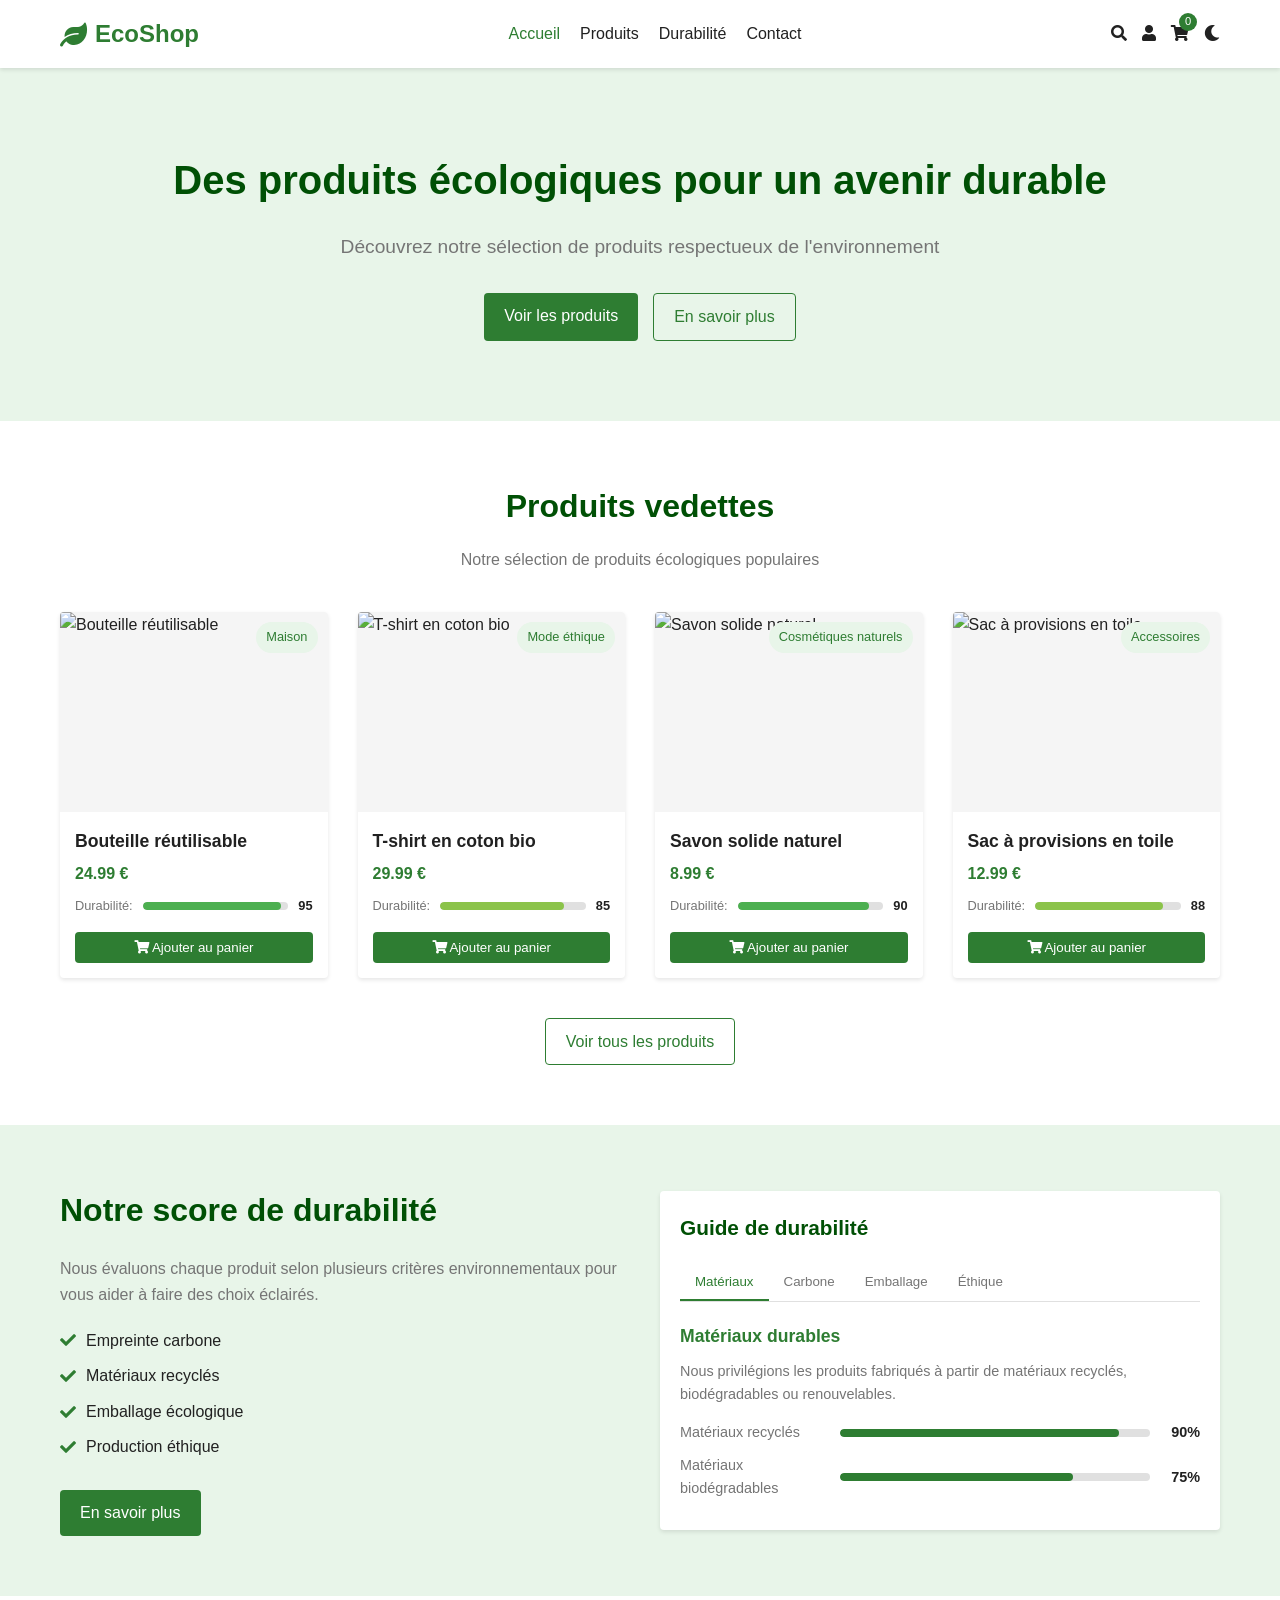
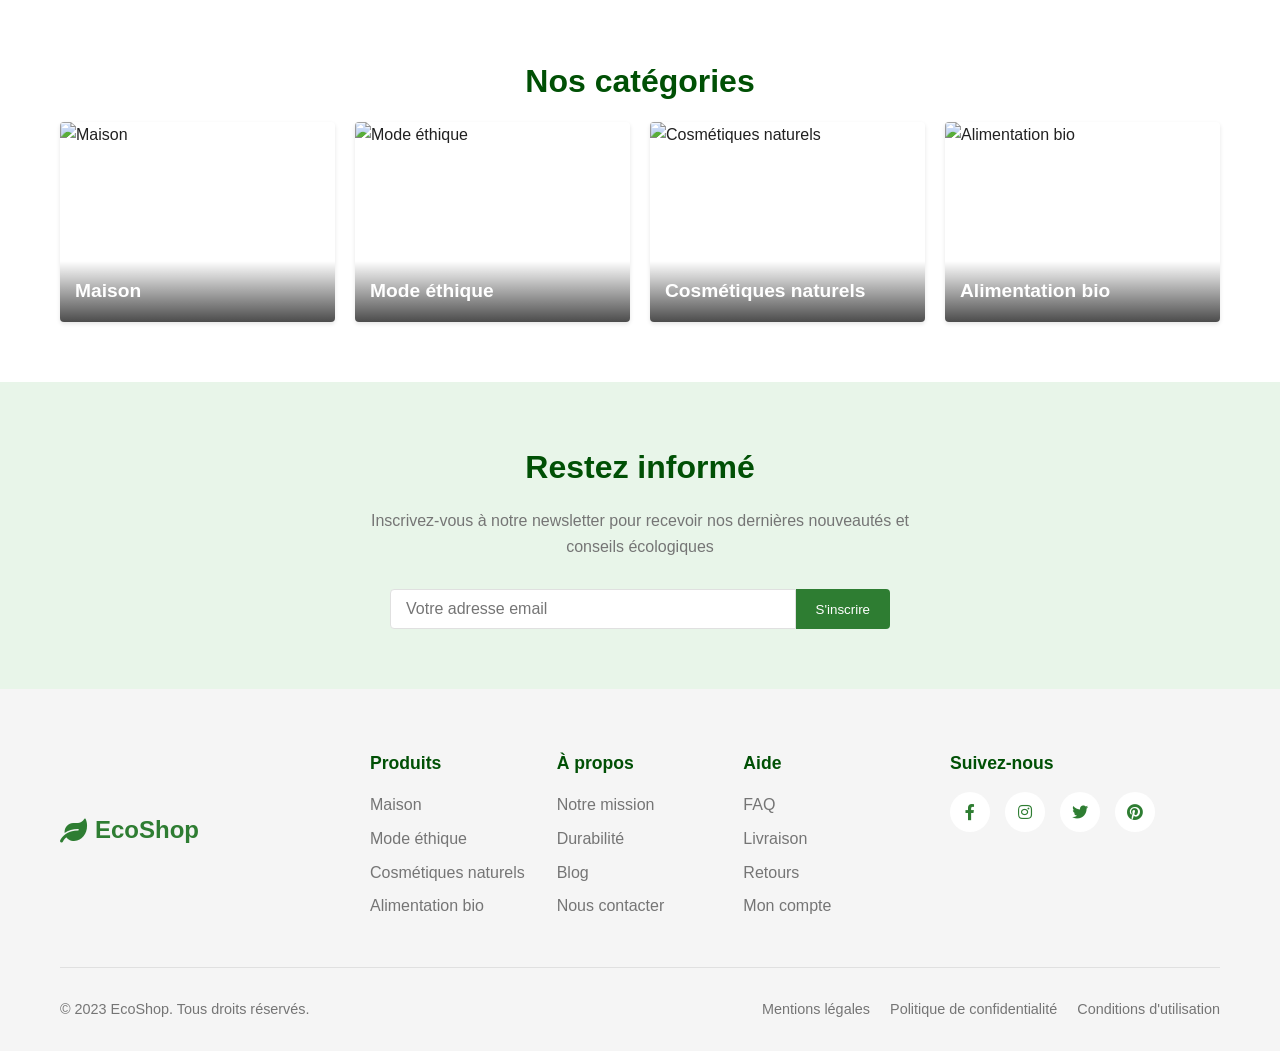
==== index.html @ 338665ef "Add files via upload" ====
<!DOCTYPE html>
<html lang="fr">
<head>
    <meta charset="UTF-8">
    <meta name="viewport" content="width=device-width, initial-scale=1.0">
    <title>EcoShop - Produits écologiques</title>
    <link rel="stylesheet" href="styles.css">
    <link rel="stylesheet" href="https://cdnjs.cloudflare.com/ajax/libs/font-awesome/5.15.4/css/all.min.css">
</head>
<body>
    <!-- Navigation -->
    <nav class="navbar">
        <div class="container">
            <a href="index.html" class="logo">
                <i class="fas fa-leaf"></i>
                <span>EcoShop</span>
            </a>
            <ul class="nav-links">
                <li><a href="index.html" class="active">Accueil</a></li>
                <li><a href="produits.html">Produits</a></li>
                <li><a href="durabilite.html">Durabilité</a></li>
                <li><a href="contact.html">Contact</a></li>
            </ul>
            <div class="nav-icons">
                <a href="#"><i class="fas fa-search"></i></a>
                <a href="#"><i class="fas fa-user"></i></a>
                <a href="panier.html" class="cart-icon">
                    <i class="fas fa-shopping-cart"></i>
                    <span class="cart-count">0</span>
                </a>
                <button class="theme-toggle">
                    <i class="fas fa-moon"></i>
                </button>
            </div>
            <button class="menu-toggle">
                <i class="fas fa-bars"></i>
            </button>
        </div>
    </nav>

    <!-- Bannière principale -->
    <section class="hero">
        <div class="container">
            <h1>Des produits écologiques pour un avenir durable</h1>
            <p>Découvrez notre sélection de produits respectueux de l'environnement</p>
            <div class="hero-buttons">
                <a href="produits.html" class="btn btn-primary">Voir les produits</a>
                <a href="durabilite.html" class="btn btn-outline">En savoir plus</a>
            </div>
        </div>
    </section>

    <!-- Produits vedettes -->
    <section class="featured">
        <div class="container">
            <h2 class="section-title">Produits vedettes</h2>
            <p class="section-subtitle">Notre sélection de produits écologiques populaires</p>
            
            <div class="products-grid" id="featured-products">
                <!-- Les produits seront ajoutés dynamiquement via JavaScript -->
            </div>
            
            <div class="center">
                <a href="produits.html" class="btn btn-outline">Voir tous les produits</a>
            </div>
        </div>
    </section>

    <!-- Score de durabilité -->
    <section class="sustainability">
        <div class="container">
            <div class="sustainability-content">
                <div class="sustainability-text">
                    <h2>Notre score de durabilité</h2>
                    <p>Nous évaluons chaque produit selon plusieurs critères environnementaux pour vous aider à faire des choix éclairés.</p>
                    <ul class="eco-list">
                        <li><i class="fas fa-check"></i> Empreinte carbone</li>
                        <li><i class="fas fa-check"></i> Matériaux recyclés</li>
                        <li><i class="fas fa-check"></i> Emballage écologique</li>
                        <li><i class="fas fa-check"></i> Production éthique</li>
                    </ul>
                    <a href="durabilite.html" class="btn btn-primary">En savoir plus</a>
                </div>
                <div class="sustainability-card">
                    <h3>Guide de durabilité</h3>
                    <div class="tabs">
                        <div class="tab-buttons">
                            <button class="tab-btn active" data-tab="materials">Matériaux</button>
                            <button class="tab-btn" data-tab="carbon">Carbone</button>
                            <button class="tab-btn" data-tab="packaging">Emballage</button>
                            <button class="tab-btn" data-tab="ethics">Éthique</button>
                        </div>
                        <div class="tab-content">
                            <div class="tab-panel active" id="materials">
                                <h4>Matériaux durables</h4>
                                <p>Nous privilégions les produits fabriqués à partir de matériaux recyclés, biodégradables ou renouvelables.</p>
                                <div class="score-list">
                                    <div class="score-item">
                                        <span>Matériaux recyclés</span>
                                        <div class="score-bar">
                                            <div class="score-fill" style="width: 90%"></div>
                                        </div>
                                        <span>90%</span>
                                    </div>
                                    <div class="score-item">
                                        <span>Matériaux biodégradables</span>
                                        <div class="score-bar">
                                            <div class="score-fill" style="width: 75%"></div>
                                        </div>
                                        <span>75%</span>
                                    </div>
                                </div>
                            </div>
                            <div class="tab-panel" id="carbon">
                                <h4>Empreinte carbone</h4>
                                <p>Nous évaluons l'empreinte carbone de chaque produit tout au long de son cycle de vie.</p>
                                <div class="impact-scale">
                                    <div class="impact-labels">
                                        <span>Faible impact</span>
                                        <span>Fort impact</span>
                                    </div>
                                    <div class="impact-bar"></div>
                                </div>
                            </div>
                            <div class="tab-panel" id="packaging">
                                <h4>Emballage écologique</h4>
                                <p>Nous privilégions les produits avec un emballage minimal, recyclable ou biodégradable.</p>
                                <div class="score-list">
                                    <div class="score-item">
                                        <span>Sans plastique</span>
                                        <div class="score-bar">
                                            <div class="score-fill" style="width: 85%"></div>
                                        </div>
                                        <span>85%</span>
                                    </div>
                                </div>
                            </div>
                            <div class="tab-panel" id="ethics">
                                <h4>Production éthique</h4>
                                <p>Nous vérifions que les produits sont fabriqués dans des conditions de travail équitables.</p>
                                <div class="score-list">
                                    <div class="score-item">
                                        <span>Commerce équitable</span>
                                        <div class="score-bar">
                                            <div class="score-fill" style="width: 95%"></div>
                                        </div>
                                        <span>95%</span>
                                    </div>
                                </div>
                            </div>
                        </div>
                    </div>
                </div>
            </div>
        </div>
    </section>

    <!-- Catégories -->
    <section class="categories">
        <div class="container">
            <h2 class="section-title">Nos catégories</h2>
            <div class="categories-grid">
                <a href="produits.html?categorie=maison" class="category-card">
                    <img src="https://via.placeholder.com/300" alt="Maison">
                    <div class="category-overlay">
                        <h3>Maison</h3>
                    </div>
                </a>
                <a href="produits.html?categorie=mode" class="category-card">
                    <img src="https://via.placeholder.com/300" alt="Mode éthique">
                    <div class="category-overlay">
                        <h3>Mode éthique</h3>
                    </div>
                </a>
                <a href="produits.html?categorie=cosmetiques" class="category-card">
                    <img src="https://via.placeholder.com/300" alt="Cosmétiques naturels">
                    <div class="category-overlay">
                        <h3>Cosmétiques naturels</h3>
                    </div>
                </a>
                <a href="produits.html?categorie=alimentation" class="category-card">
                    <img src="https://via.placeholder.com/300" alt="Alimentation bio">
                    <div class="category-overlay">
                        <h3>Alimentation bio</h3>
                    </div>
                </a>
            </div>
        </div>
    </section>

    <!-- Newsletter -->
    <section class="newsletter">
        <div class="container">
            <h2>Restez informé</h2>
            <p>Inscrivez-vous à notre newsletter pour recevoir nos dernières nouveautés et conseils écologiques</p>
            <form class="newsletter-form">
                <input type="email" placeholder="Votre adresse email" required>
                <button type="submit" class="btn btn-primary">S'inscrire</button>
            </form>
        </div>
    </section>

    <!-- Footer -->
    <footer class="footer">
        <div class="container">
            <div class="footer-content">
                <div class="footer-logo">
                    <i class="fas fa-leaf"></i>
                    <span>EcoShop</span>
                </div>
                <div class="footer-links">
                    <div class="footer-column">
                        <h3>Produits</h3>
                        <ul>
                            <li><a href="#">Maison</a></li>
                            <li><a href="#">Mode éthique</a></li>
                            <li><a href="#">Cosmétiques naturels</a></li>
                            <li><a href="#">Alimentation bio</a></li>
                        </ul>
                    </div>
                    <div class="footer-column">
                        <h3>À propos</h3>
                        <ul>
                            <li><a href="#">Notre mission</a></li>
                            <li><a href="#">Durabilité</a></li>
                            <li><a href="#">Blog</a></li>
                            <li><a href="#">Nous contacter</a></li>
                        </ul>
                    </div>
                    <div class="footer-column">
                        <h3>Aide</h3>
                        <ul>
                            <li><a href="#">FAQ</a></li>
                            <li><a href="#">Livraison</a></li>
                            <li><a href="#">Retours</a></li>
                            <li><a href="#">Mon compte</a></li>
                        </ul>
                    </div>
                </div>
                <div class="footer-social">
                    <h3>Suivez-nous</h3>
                    <div class="social-icons">
                        <a href="#"><i class="fab fa-facebook-f"></i></a>
                        <a href="#"><i class="fab fa-instagram"></i></a>
                        <a href="#"><i class="fab fa-twitter"></i></a>
                        <a href="#"><i class="fab fa-pinterest"></i></a>
                    </div>
                </div>
            </div>
            <div class="footer-bottom">
                <p>&copy; 2023 EcoShop. Tous droits réservés.</p>
                <div class="footer-legal">
                    <a href="#">Mentions légales</a>
                    <a href="#">Politique de confidentialité</a>
                    <a href="#">Conditions d'utilisation</a>
                </div>
            </div>
        </div>
    </footer>

    <script src="script.js"></script>
</body>
</html>
---- styles.css ----
/* Variables */
:root {
  --primary: #2e7d32;
  --primary-light: #60ad5e;
  --primary-dark: #005005;
  --secondary: #e8f5e9;
  --text: #212121;
  --text-light: #757575;
  --background: #ffffff;
  --background-alt: #f5f5f5;
  --border: #e0e0e0;
  --success: #4caf50;
  --warning: #ff9800;
  --error: #f44336;
  --radius: 4px;
  --shadow: 0 2px 4px rgba(0, 0, 0, 0.1);
  --transition: all 0.3s ease;
}

/* Mode sombre */
.dark-mode {
  --primary: #4caf50;
  --primary-light: #80e27e;
  --primary-dark: #087f23;
  --secondary: #1b5e20;
  --text: #f5f5f5;
  --text-light: #bdbdbd;
  --background: #121212;
  --background-alt: #1e1e1e;
  --border: #333333;
}

/* Reset */
* {
  margin: 0;
  padding: 0;
  box-sizing: border-box;
}

body {
  font-family: 'Segoe UI', Tahoma, Geneva, Verdana, sans-serif;
  color: var(--text);
  background-color: var(--background);
  line-height: 1.6;
  transition: var(--transition);
}

a {
  text-decoration: none;
  color: inherit;
}

ul {
  list-style: none;
}

img {
  max-width: 100%;
  height: auto;
  display: block;
}

button, input {
  font-family: inherit;
}

.container {
  width: 100%;
  max-width: 1200px;
  margin: 0 auto;
  padding: 0 20px;
}

/* Boutons */
.btn {
  display: inline-block;
  padding: 10px 20px;
  border-radius: var(--radius);
  font-weight: 500;
  cursor: pointer;
  transition: var(--transition);
  text-align: center;
}

.btn-primary {
  background-color: var(--primary);
  color: white;
  border: none;
}

.btn-primary:hover {
  background-color: var(--primary-dark);
}

.btn-outline {
  background-color: transparent;
  border: 1px solid var(--primary);
  color: var(--primary);
}

.btn-outline:hover {
  background-color: var(--secondary);
}

/* Navigation */
.navbar {
  background-color: var(--background);
  box-shadow: var(--shadow);
  padding: 15px 0;
  position: sticky;
  top: 0;
  z-index: 100;
}

.navbar .container {
  display: flex;
  justify-content: space-between;
  align-items: center;
}

.logo {
  display: flex;
  align-items: center;
  font-weight: 700;
  font-size: 1.5rem;
  color: var(--primary);
}

.logo i {
  margin-right: 8px;
}

.nav-links {
  display: flex;
  gap: 20px;
}

.nav-links a {
  font-weight: 500;
  transition: var(--transition);
}

.nav-links a:hover, .nav-links a.active {
  color: var(--primary);
}

.nav-icons {
  display: flex;
  align-items: center;
  gap: 15px;
}

.nav-icons a, .nav-icons button {
  color: var(--text);
  transition: var(--transition);
  background: none;
  border: none;
  cursor: pointer;
  font-size: 1rem;
}

.nav-icons a:hover, .nav-icons button:hover {
  color: var(--primary);
}

.cart-icon {
  position: relative;
}

.cart-count {
  position: absolute;
  top: -8px;
  right: -8px;
  background-color: var(--primary);
  color: white;
  font-size: 0.7rem;
  width: 18px;
  height: 18px;
  border-radius: 50%;
  display: flex;
  align-items: center;
  justify-content: center;
}

.menu-toggle {
  display: none;
  background: none;
  border: none;
  font-size: 1.5rem;
  cursor: pointer;
  color: var(--text);
}

/* Hero section */
.hero {
  background-color: var(--secondary);
  padding: 80px 0;
  text-align: center;
}

.hero h1 {
  font-size: 2.5rem;
  font-weight: 700;
  margin-bottom: 20px;
  color: var(--primary-dark);
}

.hero p {
  font-size: 1.2rem;
  color: var(--text-light);
  margin-bottom: 30px;
  max-width: 700px;
  margin-left: auto;
  margin-right: auto;
}

.hero-buttons {
  display: flex;
  gap: 15px;
  justify-content: center;
}

/* Sections */
section {
  padding: 60px 0;
}

.section-title {
  font-size: 2rem;
  font-weight: 700;
  text-align: center;
  margin-bottom: 15px;
  color: var(--primary-dark);
}

.section-subtitle {
  text-align: center;
  color: var(--text-light);
  margin-bottom: 40px;
  max-width: 700px;
  margin-left: auto;
  margin-right: auto;
}

.center {
  text-align: center;
  margin-top: 40px;
}

/* Produits */
.products-grid {
  display: grid;
  grid-template-columns: repeat(auto-fill, minmax(250px, 1fr));
  gap: 30px;
  margin-bottom: 40px;
}

.product-card {
  background-color: var(--background);
  border-radius: var(--radius);
  overflow: hidden;
  box-shadow: var(--shadow);
  transition: var(--transition);
}

.product-card:hover {
  transform: translateY(-5px);
  box-shadow: 0 5px 15px rgba(0, 0, 0, 0.1);
}

.product-image {
  position: relative;
  height: 200px;
  overflow: hidden;
  background-color: var(--background-alt);
}

.product-image img {
  width: 100%;
  height: 100%;
  object-fit: cover;
  transition: transform 0.5s ease;
}

.product-card:hover .product-image img {
  transform: scale(1.05);
}

.product-category {
  position: absolute;
  top: 10px;
  right: 10px;
  background-color: var(--secondary);
  color: var(--primary);
  padding: 5px 10px;
  border-radius: 20px;
  font-size: 0.8rem;
  font-weight: 500;
}

.product-content {
  padding: 15px;
}

.product-title {
  font-weight: 600;
  margin-bottom: 5px;
  font-size: 1.1rem;
}

.product-price {
  color: var(--primary);
  font-weight: 700;
  margin-bottom: 10px;
}

.sustainability-score {
  display: flex;
  align-items: center;
  margin-bottom: 15px;
}

.score-label {
  font-size: 0.8rem;
  margin-right: 10px;
  color: var(--text-light);
}

.score-bar {
  flex-grow: 1;
  height: 8px;
  background-color: var(--border);
  border-radius: 4px;
  overflow: hidden;
}

.score-fill {
  height: 100%;
  border-radius: 4px;
}

.score-excellent {
  background-color: var(--success);
}

.score-good {
  background-color: #8bc34a;
}

.score-average {
  background-color: var(--warning);
}

.score-poor {
  background-color: var(--error);
}

.score-value {
  font-size: 0.8rem;
  font-weight: 600;
  margin-left: 10px;
}

.product-button {
  width: 100%;
  padding: 8px;
  text-align: center;
  border: none;
  background-color: var(--primary);
  color: white;
  border-radius: var(--radius);
  cursor: pointer;
  transition: var(--transition);
}

.product-button:hover {
  background-color: var(--primary-dark);
}

/* Durabilité */
.sustainability {
  background-color: var(--secondary);
}

.sustainability-content {
  display: grid;
  grid-template-columns: 1fr 1fr;
  gap: 40px;
  align-items: center;
}

.sustainability-text h2 {
  font-size: 2rem;
  font-weight: 700;
  margin-bottom: 20px;
  color: var(--primary-dark);
}

.sustainability-text p {
  margin-bottom: 20px;
  color: var(--text-light);
}

.eco-list {
  margin-bottom: 30px;
}

.eco-list li {
  display: flex;
  align-items: center;
  margin-bottom: 10px;
}

.eco-list i {
  color: var(--primary);
  margin-right: 10px;
}

.sustainability-card {
  background-color: var(--background);
  border-radius: var(--radius);
  padding: 20px;
  box-shadow: var(--shadow);
}

.sustainability-card h3 {
  font-size: 1.3rem;
  font-weight: 600;
  margin-bottom: 20px;
  color: var(--primary-dark);
}

.tabs {
  margin-top: 20px;
}

.tab-buttons {
  display: flex;
  border-bottom: 1px solid var(--border);
  margin-bottom: 20px;
}

.tab-btn {
  padding: 10px 15px;
  background: none;
  border: none;
  border-bottom: 2px solid transparent;
  cursor: pointer;
  font-weight: 500;
  color: var(--text-light);
  transition: var(--transition);
}

.tab-btn.active {
  color: var(--primary);
  border-bottom-color: var(--primary);
}

.tab-panel {
  display: none;
}

.tab-panel.active {
  display: block;
}

.tab-panel h4 {
  font-size: 1.1rem;
  font-weight: 600;
  margin-bottom: 10px;
  color: var(--primary);
}

.tab-panel p {
  margin-bottom: 15px;
  color: var(--text-light);
  font-size: 0.9rem;
}

.score-list {
  margin-top: 15px;
}

.score-item {
  display: flex;
  align-items: center;
  margin-bottom: 10px;
  font-size: 0.9rem;
}

.score-item span:first-child {
  width: 150px;
  color: var(--text-light);
}

.score-item span:last-child {
  width: 40px;
  text-align: right;
  font-weight: 600;
}

.score-item .score-bar {
  flex-grow: 1;
  margin: 0 10px;
}

.score-item .score-fill {
  background-color: var(--primary);
}

.impact-scale {
  background-color: var(--background-alt);
  padding: 15px;
  border-radius: var(--radius);
  margin-top: 15px;
}

.impact-labels {
  display: flex;
  justify-content: space-between;
  font-size: 0.8rem;
  color: var(--text-light);
  margin-bottom: 5px;
}

.impact-bar {
  height: 8px;
  background: linear-gradient(to right, var(--success), var(--error));
  border-radius: 4px;
}

/* Catégories */
.categories-grid {
  display: grid;
  grid-template-columns: repeat(auto-fill, minmax(250px, 1fr));
  gap: 20px;
}

.category-card {
  position: relative;
  border-radius: var(--radius);
  overflow: hidden;
  height: 200px;
  box-shadow: var(--shadow);
  transition: var(--transition);
}

.category-card:hover {
  transform: translateY(-5px);
  box-shadow: 0 5px 15px rgba(0, 0, 0, 0.1);
}

.category-card img {
  width: 100%;
  height: 100%;
  object-fit: cover;
  transition: transform 0.5s ease;
}

.category-card:hover img {
  transform: scale(1.05);
}

.category-overlay {
  position: absolute;
  bottom: 0;
  left: 0;
  right: 0;
  padding: 15px;
  background: linear-gradient(to top, rgba(0, 0, 0, 0.7), transparent);
  color: white;
}

.category-overlay h3 {
  font-size: 1.2rem;
  font-weight: 600;
}

/* Newsletter */
.newsletter {
  background-color: var(--secondary);
  text-align: center;
  padding: 60px 0;
}

.newsletter h2 {
  font-size: 2rem;
  font-weight: 700;
  margin-bottom: 15px;
  color: var(--primary-dark);
}

.newsletter p {
  margin-bottom: 30px;
  color: var(--text-light);
  max-width: 600px;
  margin-left: auto;
  margin-right: auto;
}

.newsletter-form {
  display: flex;
  max-width: 500px;
  margin: 0 auto;
}

.newsletter-form input {
  flex-grow: 1;
  padding: 10px 15px;
  border: 1px solid var(--border);
  border-radius: var(--radius) 0 0 var(--radius);
  font-size: 1rem;
}

.newsletter-form button {
  border-radius: 0 var(--radius) var(--radius) 0;
}

/* Footer */
.footer {
  background-color: var(--background-alt);
  padding: 60px 0 30px;
}

.footer-content {
  display: grid;
  grid-template-columns: 1fr 2fr 1fr;
  gap: 40px;
  margin-bottom: 40px;
}

.footer-logo {
  display: flex;
  align-items: center;
  font-weight: 700;
  font-size: 1.5rem;
  color: var(--primary);
  margin-bottom: 15px;
}

.footer-logo i {
  margin-right: 8px;
}

.footer-links {
  display: grid;
  grid-template-columns: repeat(3, 1fr);
  gap: 20px;
}

.footer-column h3 {
  font-size: 1.1rem;
  font-weight: 600;
  margin-bottom: 15px;
  color: var(--primary-dark);
}

.footer-column ul li {
  margin-bottom: 8px;
}

.footer-column ul li a {
  color: var(--text-light);
  transition: var(--transition);
}

.footer-column ul li a:hover {
  color: var(--primary);
}

.footer-social h3 {
  font-size: 1.1rem;
  font-weight: 600;
  margin-bottom: 15px;
  color: var(--primary-dark);
}

.social-icons {
  display: flex;
  gap: 15px;
}

.social-icons a {
  display: flex;
  align-items: center;
  justify-content: center;
  width: 40px;
  height: 40px;
  background-color: var(--background);
  border-radius: 50%;
  color: var(--primary);
  transition: var(--transition);
}

.social-icons a:hover {
  background-color: var(--primary);
  color: white;
}

.footer-bottom {
  display: flex;
  justify-content: space-between;
  align-items: center;
  padding-top: 30px;
  border-top: 1px solid var(--border);
  color: var(--text-light);
  font-size: 0.9rem;
}

.footer-legal {
  display: flex;
  gap: 20px;
}

.footer-legal a {
  color: var(--text-light);
  transition: var(--transition);
}

.footer-legal a:hover {
  color: var(--primary);
}

/* Responsive */
@media (max-width: 992px) {
  .sustainability-content {
    grid-template-columns: 1fr;
  }
  
  .footer-content {
    grid-template-columns: 1fr;
    gap: 30px;
  }
}

@media (max-width: 768px) {
  .nav-links {
    display: none;
  }
  
  .menu-toggle {
    display: block;
  }
  
  .hero h1 {  {
  .nav-links {
    display: none;
  }
  
  .menu-toggle {
    display: block;
  }
  
  .hero h1 {
    font-size: 2rem;
  }
  
  .hero-buttons {
    flex-direction: column;
    align-items: center;
  }
  
  .footer-links {
    grid-template-columns: 1fr 1fr;
  }
  
  .newsletter-form {
    flex-direction: column;
  }
  
  .newsletter-form input {
    border-radius: var(--radius);
    margin-bottom: 10px;
  }
  
  .newsletter-form button {
    border-radius: var(--radius);
  }
}

@media (max-width: 576px) {
  .products-grid {
    grid-template-columns: 1fr;
  }
  
  .categories-grid {
    grid-template-columns: 1fr;
  }
  
  .footer-links {
    grid-template-columns: 1fr;
  }
  
  .footer-bottom {
    flex-direction: column;
    gap: 15px;
    text-align: center;
  }
  
  .footer-legal {
    flex-direction: column;
    gap: 10px;
  }
}
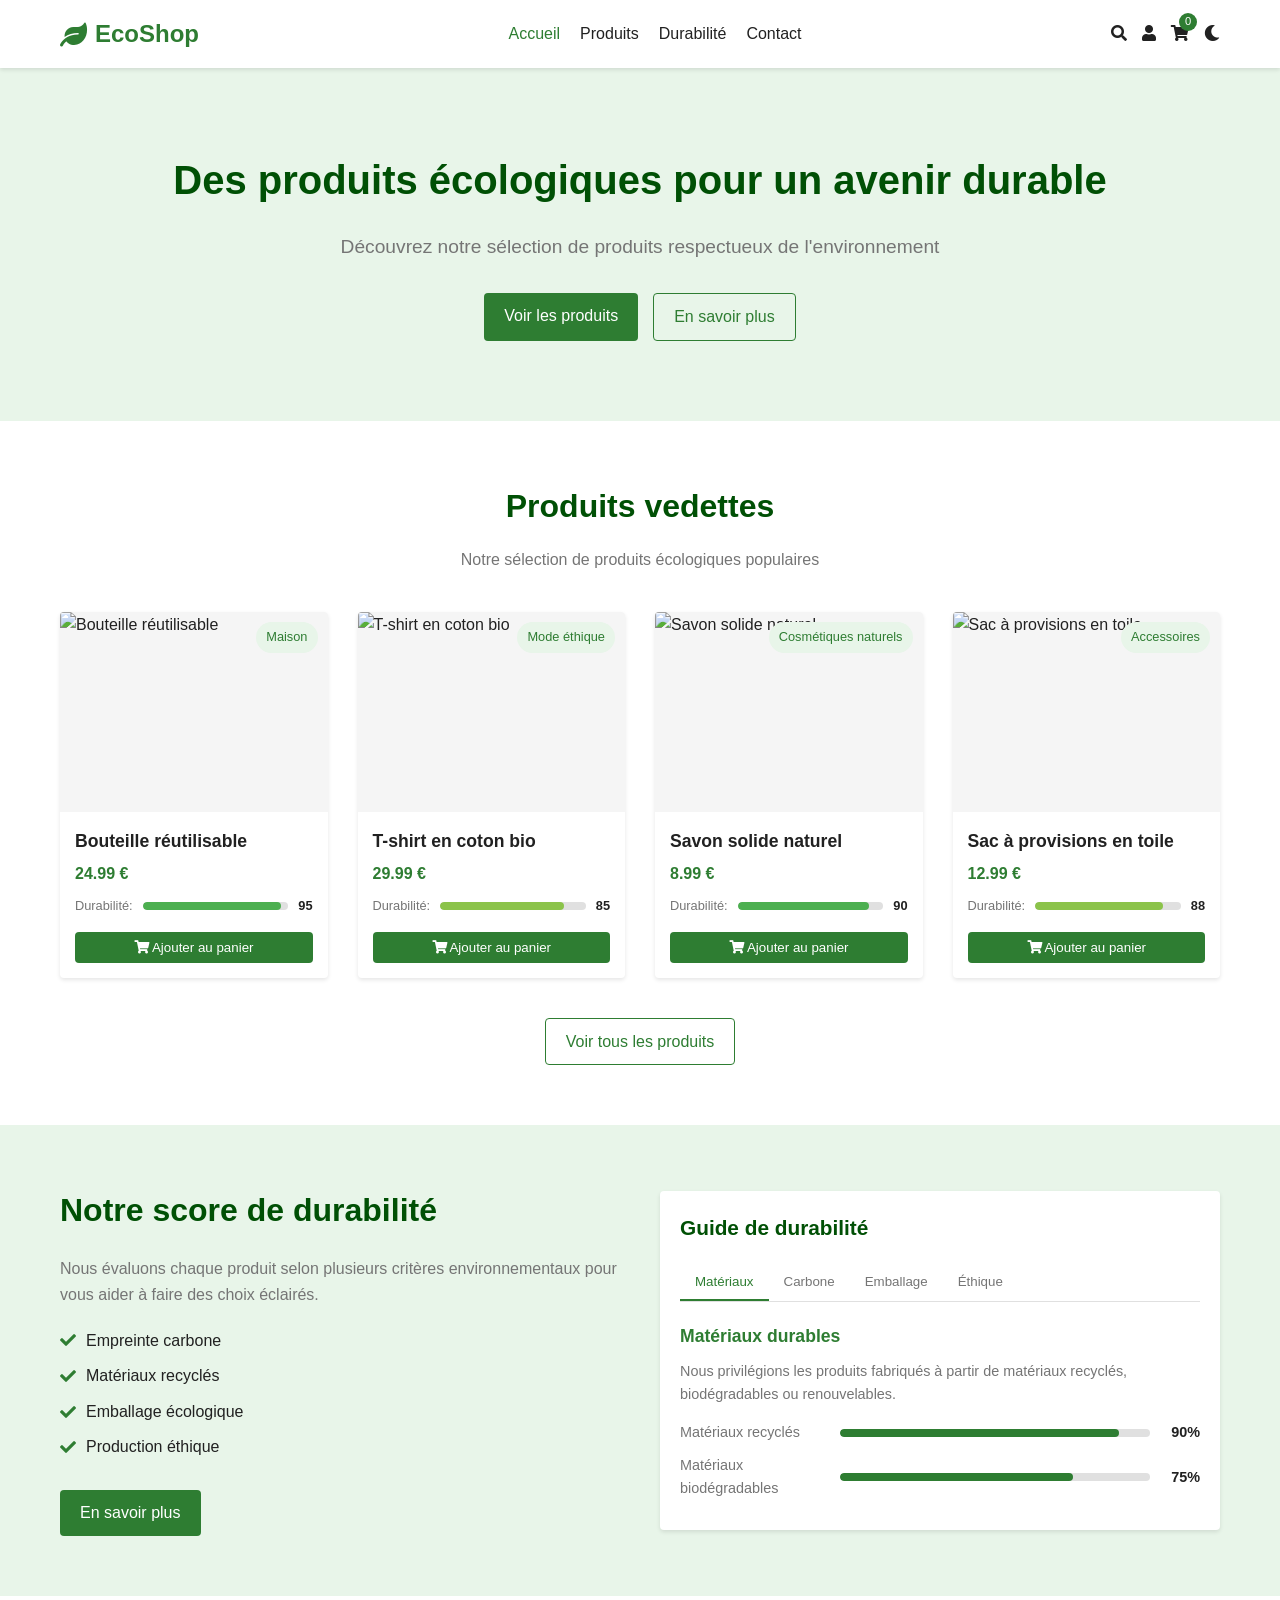
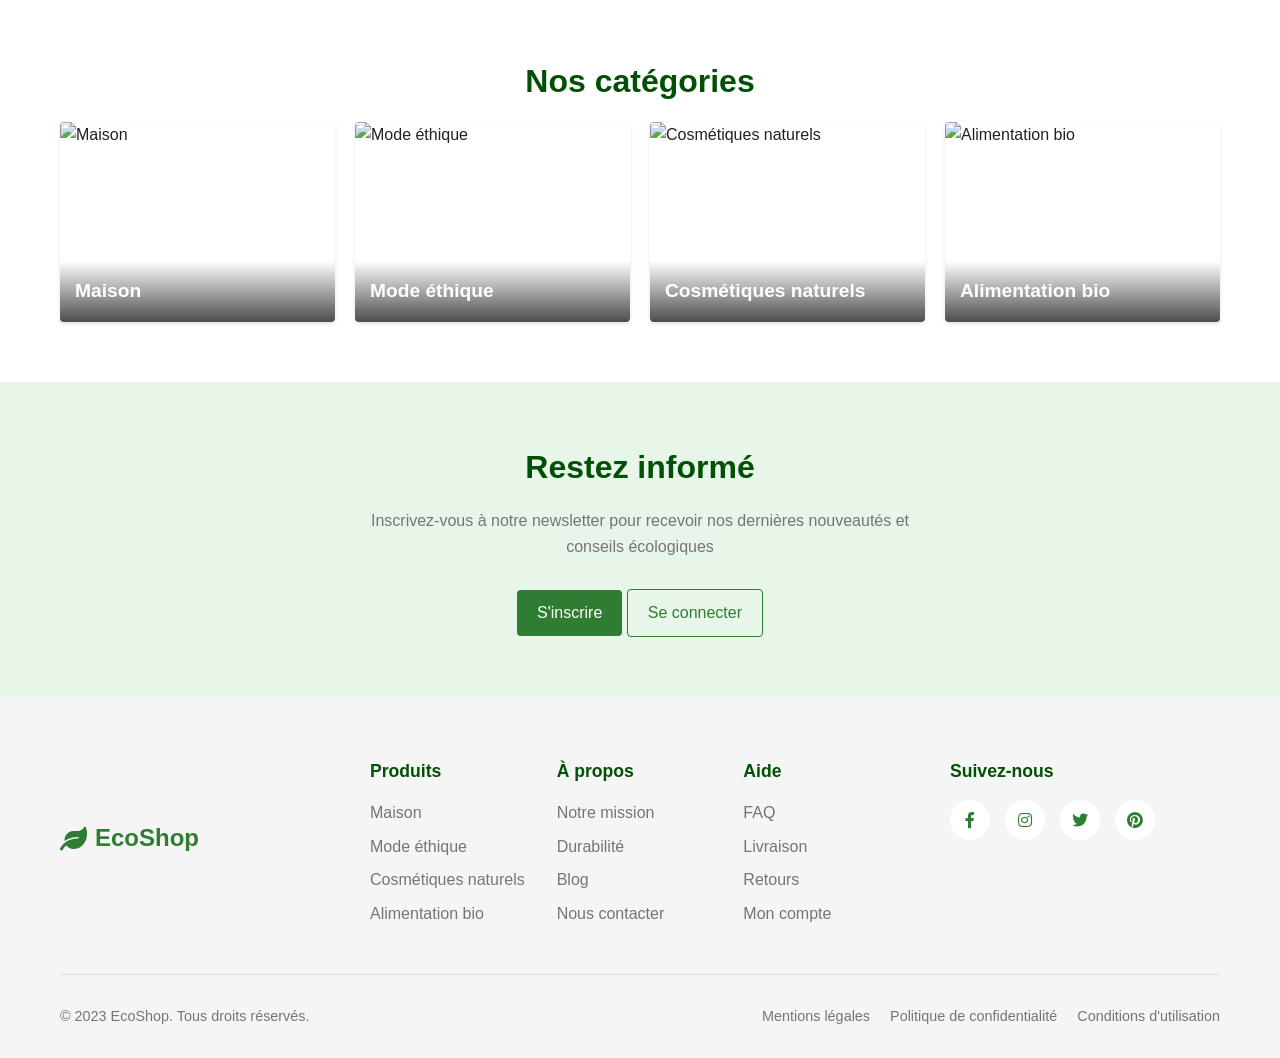
==== commit 82ab09ca: "Add files via upload" ====
--- a/index.html
+++ b/index.html
@@ -194,8 +194,16 @@
             <h2>Restez informé</h2>
             <p>Inscrivez-vous à notre newsletter pour recevoir nos dernières nouveautés et conseils écologiques</p>
             <form class="newsletter-form">
-                <input type="email" placeholder="Votre adresse email" required>
-                <button type="submit" class="btn btn-primary">S'inscrire</button>
+                  
+                <div class="container">
+                    <!-- Autres sections de votre page produits -->
+                    
+                    <!-- Section des liens centrés -->
+                    <div class="center-links">
+                        <a href="inscription.html" class="btn btn-primary">S'inscrire</a>
+                        <a href="connection.html" class="btn btn-outline">Se connecter</a>
+                    </div>
+                </div>
             </form>
         </div>
     </section>
--- a/styles.css
+++ b/styles.css
@@ -801,4 +801,139 @@
     flex-direction: column;
     gap: 10px;
   }
+  .btn {
+    padding: 10px 15px;
+    border-radius: 4px;
+    text-decoration: none;
+    display: inline-block;
+    text-align: center;
+}
+
+.btn-primary {
+    background-color: #4caf50;
+    color: white;
+    border: none;
+}
+
+.btn-primary:hover {
+    background-color: #45a049;
+}
+
+.btn-outline {
+    background-color: white;
+    color: #4caf50;
+    border: 2px solid #4caf50;
+}
+
+.btn-outline:hover {
+    background-color: #4caf50;
+    color: white;
+}
+body {
+  font-family: Arial, sans-serif;
+  background-color: #f5f5f5;
+  margin: 0;
+  padding: 0;
+  display: flex;
+  flex-direction: column;
+  align-items: center;
+  justify-content: center;
+  height: 100vh;
+}
+
+.login-container {
+  background: white;
+  padding: 20px 30px;
+  border-radius: 8px;
+  box-shadow: 0px 4px 6px rgba(0, 0, 0, 0.2);
+  text-align: center;
+  width: 100%;
+  max-width: 400px;
+}
+
+h1 {
+  margin-bottom: 20px;
+  color: #333;
+}
+
+.form-group {
+  margin-bottom: 15px;
+  text-align: left;
+}
+
+label {
+  display: block;
+  margin-bottom: 5px;
+  font-weight: bold;
+}
+
+input {
+  width: 100%;
+  padding: 10px;
+  border: 1px solid #ddd;
+  border-radius: 4px;
+  box-sizing: border-box;
+}
+
+button {
+  background-color: #4caf50;
+  color: white;
+  border: none;
+  padding: 10px 15px;
+  border-radius: 4px;
+  cursor: pointer;
+  width: 100%;
+  font-size: 1em;
+}
+
+button:hover {
+  background-color: #45a049;
+}
+
+p {
+  margin-top: 10px;
+}
+
+a {
+  color: #4caf50;
+  text-decoration: none;
+}
+.center-links {
+  display: flex;
+  justify-content: center; /* Centre horizontalement */
+  gap: 20px; /* Espacement entre les boutons */
+  margin: 20px 0; /* Espacement avec le reste du contenu */
+}
+
+.center-links a {
+  text-align: center;
+  padding: 10px 20px;
+  border-radius: 5px;
+  text-decoration: none;
+  font-size: 1em;
+  display: inline-block;
+}
+
+.btn-primary {
+  background-color: #4caf50;
+  color: white;
+  border: none;
+  transition: background-color 0.3s ease;
+}
+
+.btn-primary:hover {
+  background-color: #45a049;
+}
+
+.btn-outline {
+  background-color: white;
+  color: #4caf50;
+  border: 2px solid #4caf50;
+  transition: background-color 0.3s ease;
+}
+
+.btn-outline:hover {
+  background-color: #4caf50;
+  color: white;
+}
 }
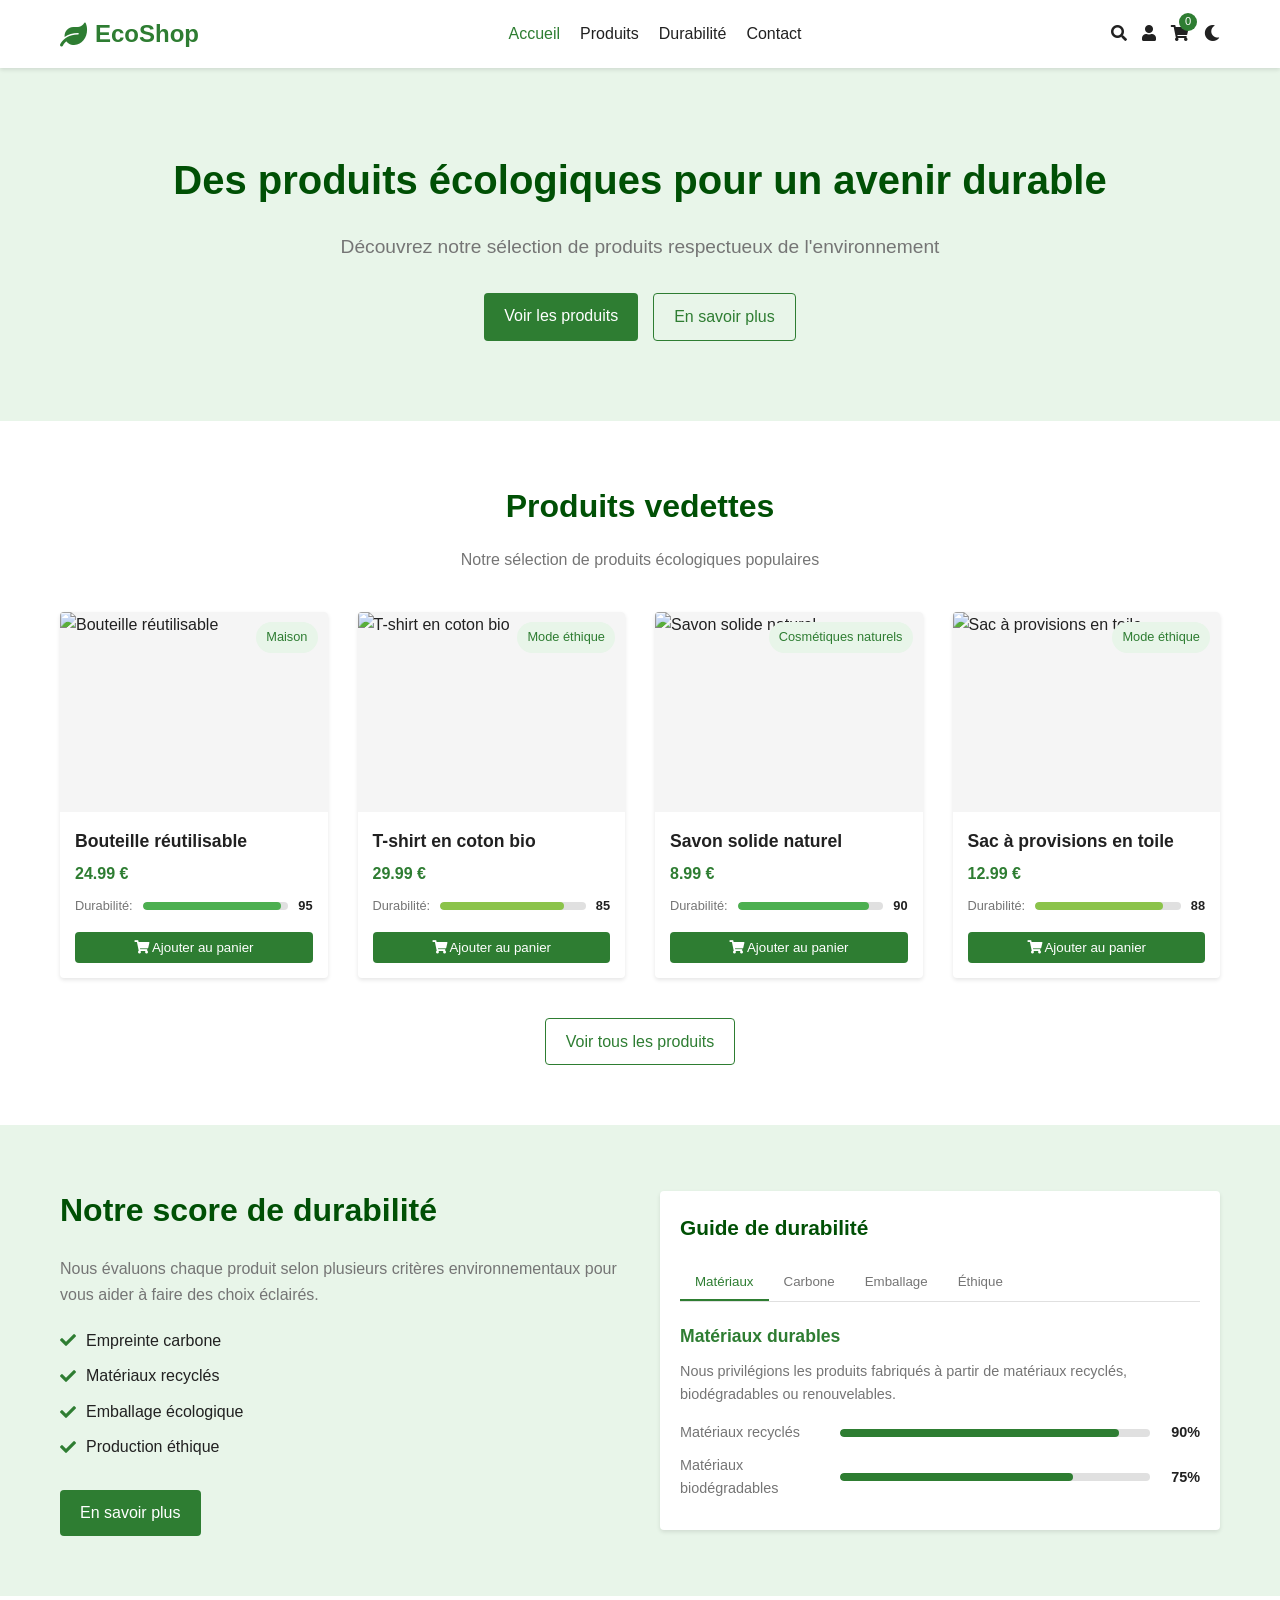
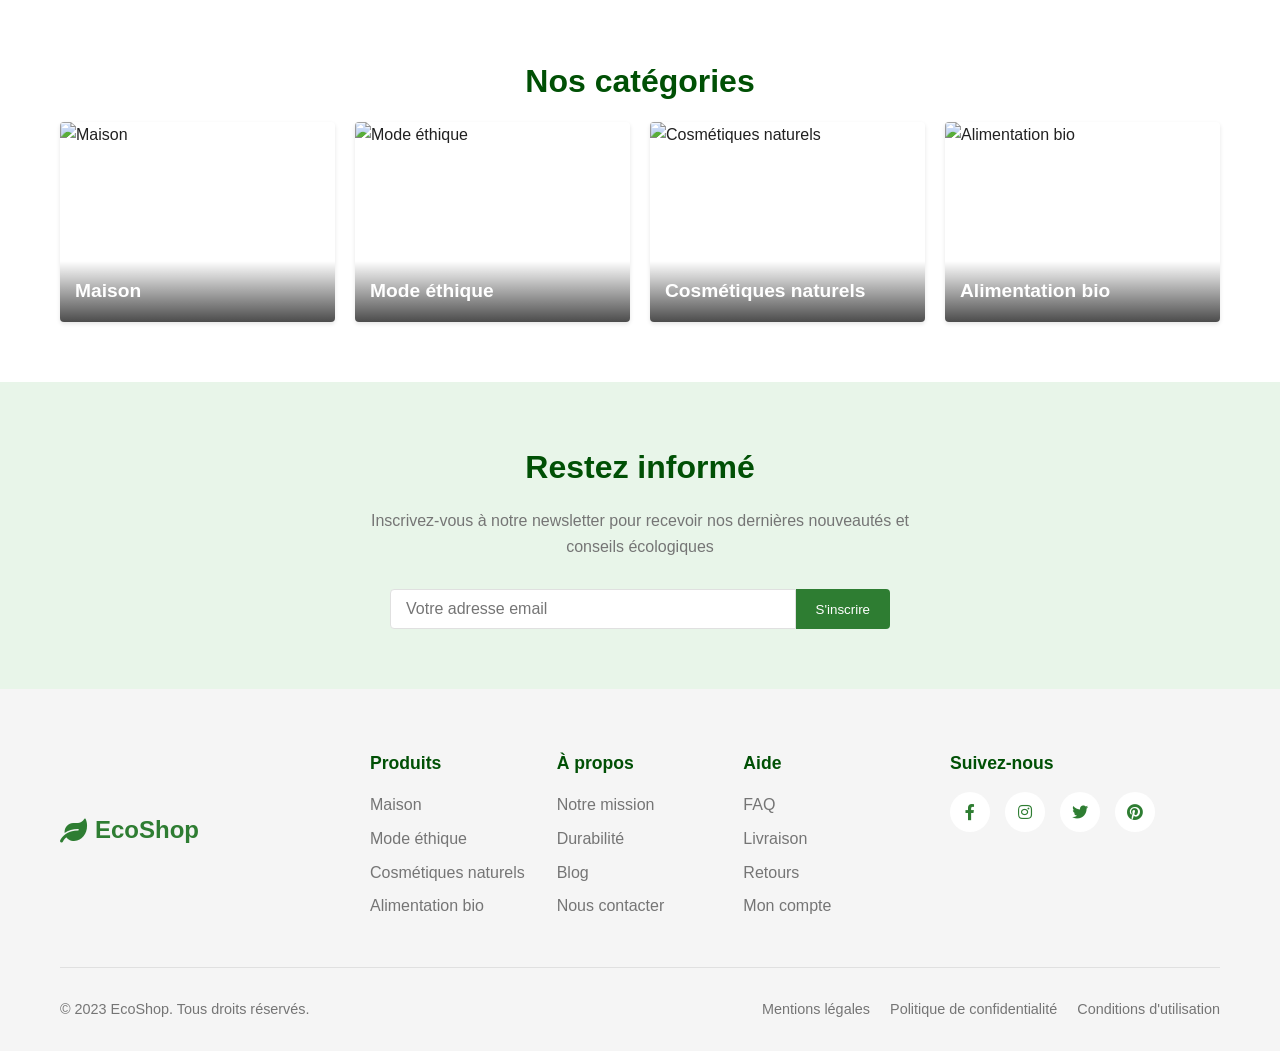
==== commit f9dcc519: "Add files via upload" ====
--- a/index.html
+++ b/index.html
@@ -1,271 +1,434 @@
 <!DOCTYPE html>
 <html lang="fr">
 <head>
-    <meta charset="UTF-8">
-    <meta name="viewport" content="width=device-width, initial-scale=1.0">
-    <title>EcoShop - Produits écologiques</title>
-    <link rel="stylesheet" href="styles.css">
-    <link rel="stylesheet" href="https://cdnjs.cloudflare.com/ajax/libs/font-awesome/5.15.4/css/all.min.css">
+  <meta charset="UTF-8">
+  <meta name="viewport" content="width=device-width, initial-scale=1.0">
+  <title>EcoShop - Produits écologiques</title>
+  <link rel="stylesheet" href="styles.css">
+  <link rel="stylesheet" href="https://cdnjs.cloudflare.com/ajax/libs/font-awesome/5.15.4/css/all.min.css">
 </head>
 <body>
-    <!-- Navigation -->
-    <nav class="navbar">
-        <div class="container">
-            <a href="index.html" class="logo">
-                <i class="fas fa-leaf"></i>
-                <span>EcoShop</span>
-            </a>
-            <ul class="nav-links">
-                <li><a href="index.html" class="active">Accueil</a></li>
-                <li><a href="produits.html">Produits</a></li>
-                <li><a href="durabilite.html">Durabilité</a></li>
-                <li><a href="contact.html">Contact</a></li>
-            </ul>
-            <div class="nav-icons">
-                <a href="#"><i class="fas fa-search"></i></a>
-                <a href="#"><i class="fas fa-user"></i></a>
-                <a href="panier.html" class="cart-icon">
-                    <i class="fas fa-shopping-cart"></i>
-                    <span class="cart-count">0</span>
-                </a>
-                <button class="theme-toggle">
-                    <i class="fas fa-moon"></i>
-                </button>
-            </div>
-            <button class="menu-toggle">
-                <i class="fas fa-bars"></i>
-            </button>
-        </div>
-    </nav>
-
-    <!-- Bannière principale -->
-    <section class="hero">
-        <div class="container">
-            <h1>Des produits écologiques pour un avenir durable</h1>
-            <p>Découvrez notre sélection de produits respectueux de l'environnement</p>
-            <div class="hero-buttons">
-                <a href="produits.html" class="btn btn-primary">Voir les produits</a>
-                <a href="durabilite.html" class="btn btn-outline">En savoir plus</a>
-            </div>
-        </div>
-    </section>
-
-    <!-- Produits vedettes -->
-    <section class="featured">
-        <div class="container">
-            <h2 class="section-title">Produits vedettes</h2>
-            <p class="section-subtitle">Notre sélection de produits écologiques populaires</p>
-            
-            <div class="products-grid" id="featured-products">
-                <!-- Les produits seront ajoutés dynamiquement via JavaScript -->
-            </div>
-            
-            <div class="center">
-                <a href="produits.html" class="btn btn-outline">Voir tous les produits</a>
-            </div>
-        </div>
-    </section>
-
-    <!-- Score de durabilité -->
-    <section class="sustainability">
-        <div class="container">
-            <div class="sustainability-content">
-                <div class="sustainability-text">
-                    <h2>Notre score de durabilité</h2>
-                    <p>Nous évaluons chaque produit selon plusieurs critères environnementaux pour vous aider à faire des choix éclairés.</p>
-                    <ul class="eco-list">
-                        <li><i class="fas fa-check"></i> Empreinte carbone</li>
-                        <li><i class="fas fa-check"></i> Matériaux recyclés</li>
-                        <li><i class="fas fa-check"></i> Emballage écologique</li>
-                        <li><i class="fas fa-check"></i> Production éthique</li>
-                    </ul>
-                    <a href="durabilite.html" class="btn btn-primary">En savoir plus</a>
-                </div>
-                <div class="sustainability-card">
-                    <h3>Guide de durabilité</h3>
-                    <div class="tabs">
-                        <div class="tab-buttons">
-                            <button class="tab-btn active" data-tab="materials">Matériaux</button>
-                            <button class="tab-btn" data-tab="carbon">Carbone</button>
-                            <button class="tab-btn" data-tab="packaging">Emballage</button>
-                            <button class="tab-btn" data-tab="ethics">Éthique</button>
-                        </div>
-                        <div class="tab-content">
-                            <div class="tab-panel active" id="materials">
-                                <h4>Matériaux durables</h4>
-                                <p>Nous privilégions les produits fabriqués à partir de matériaux recyclés, biodégradables ou renouvelables.</p>
-                                <div class="score-list">
-                                    <div class="score-item">
-                                        <span>Matériaux recyclés</span>
-                                        <div class="score-bar">
-                                            <div class="score-fill" style="width: 90%"></div>
-                                        </div>
-                                        <span>90%</span>
-                                    </div>
-                                    <div class="score-item">
-                                        <span>Matériaux biodégradables</span>
-                                        <div class="score-bar">
-                                            <div class="score-fill" style="width: 75%"></div>
-                                        </div>
-                                        <span>75%</span>
-                                    </div>
-                                </div>
-                            </div>
-                            <div class="tab-panel" id="carbon">
-                                <h4>Empreinte carbone</h4>
-                                <p>Nous évaluons l'empreinte carbone de chaque produit tout au long de son cycle de vie.</p>
-                                <div class="impact-scale">
-                                    <div class="impact-labels">
-                                        <span>Faible impact</span>
-                                        <span>Fort impact</span>
-                                    </div>
-                                    <div class="impact-bar"></div>
-                                </div>
-                            </div>
-                            <div class="tab-panel" id="packaging">
-                                <h4>Emballage écologique</h4>
-                                <p>Nous privilégions les produits avec un emballage minimal, recyclable ou biodégradable.</p>
-                                <div class="score-list">
-                                    <div class="score-item">
-                                        <span>Sans plastique</span>
-                                        <div class="score-bar">
-                                            <div class="score-fill" style="width: 85%"></div>
-                                        </div>
-                                        <span>85%</span>
-                                    </div>
-                                </div>
-                            </div>
-                            <div class="tab-panel" id="ethics">
-                                <h4>Production éthique</h4>
-                                <p>Nous vérifions que les produits sont fabriqués dans des conditions de travail équitables.</p>
-                                <div class="score-list">
-                                    <div class="score-item">
-                                        <span>Commerce équitable</span>
-                                        <div class="score-bar">
-                                            <div class="score-fill" style="width: 95%"></div>
-                                        </div>
-                                        <span>95%</span>
-                                    </div>
-                                </div>
-                            </div>
-                        </div>
-                    </div>
-                </div>
-            </div>
-        </div>
-    </section>
-
-    <!-- Catégories -->
-    <section class="categories">
-        <div class="container">
-            <h2 class="section-title">Nos catégories</h2>
-            <div class="categories-grid">
-                <a href="produits.html?categorie=maison" class="category-card">
-                    <img src="https://via.placeholder.com/300" alt="Maison">
-                    <div class="category-overlay">
-                        <h3>Maison</h3>
-                    </div>
-                </a>
-                <a href="produits.html?categorie=mode" class="category-card">
-                    <img src="https://via.placeholder.com/300" alt="Mode éthique">
-                    <div class="category-overlay">
-                        <h3>Mode éthique</h3>
-                    </div>
-                </a>
-                <a href="produits.html?categorie=cosmetiques" class="category-card">
-                    <img src="https://via.placeholder.com/300" alt="Cosmétiques naturels">
-                    <div class="category-overlay">
-                        <h3>Cosmétiques naturels</h3>
-                    </div>
-                </a>
-                <a href="produits.html?categorie=alimentation" class="category-card">
-                    <img src="https://via.placeholder.com/300" alt="Alimentation bio">
-                    <div class="category-overlay">
-                        <h3>Alimentation bio</h3>
-                    </div>
-                </a>
-            </div>
-        </div>
-    </section>
-
-    <!-- Newsletter -->
-    <section class="newsletter">
-        <div class="container">
-            <h2>Restez informé</h2>
-            <p>Inscrivez-vous à notre newsletter pour recevoir nos dernières nouveautés et conseils écologiques</p>
-            <form class="newsletter-form">
-                  
-                <div class="container">
-                    <!-- Autres sections de votre page produits -->
-                    
-                    <!-- Section des liens centrés -->
-                    <div class="center-links">
-                        <a href="inscription.html" class="btn btn-primary">S'inscrire</a>
-                        <a href="connection.html" class="btn btn-outline">Se connecter</a>
-                    </div>
-                </div>
-            </form>
-        </div>
-    </section>
-
-    <!-- Footer -->
-    <footer class="footer">
-        <div class="container">
-            <div class="footer-content">
-                <div class="footer-logo">
-                    <i class="fas fa-leaf"></i>
-                    <span>EcoShop</span>
-                </div>
-                <div class="footer-links">
-                    <div class="footer-column">
-                        <h3>Produits</h3>
-                        <ul>
-                            <li><a href="#">Maison</a></li>
-                            <li><a href="#">Mode éthique</a></li>
-                            <li><a href="#">Cosmétiques naturels</a></li>
-                            <li><a href="#">Alimentation bio</a></li>
-                        </ul>
-                    </div>
-                    <div class="footer-column">
-                        <h3>À propos</h3>
-                        <ul>
-                            <li><a href="#">Notre mission</a></li>
-                            <li><a href="#">Durabilité</a></li>
-                            <li><a href="#">Blog</a></li>
-                            <li><a href="#">Nous contacter</a></li>
-                        </ul>
-                    </div>
-                    <div class="footer-column">
-                        <h3>Aide</h3>
-                        <ul>
-                            <li><a href="#">FAQ</a></li>
-                            <li><a href="#">Livraison</a></li>
-                            <li><a href="#">Retours</a></li>
-                            <li><a href="#">Mon compte</a></li>
-                        </ul>
-                    </div>
-                </div>
-                <div class="footer-social">
-                    <h3>Suivez-nous</h3>
-                    <div class="social-icons">
-                        <a href="#"><i class="fab fa-facebook-f"></i></a>
-                        <a href="#"><i class="fab fa-instagram"></i></a>
-                        <a href="#"><i class="fab fa-twitter"></i></a>
-                        <a href="#"><i class="fab fa-pinterest"></i></a>
-                    </div>
-                </div>
-            </div>
-            <div class="footer-bottom">
-                <p>&copy; 2023 EcoShop. Tous droits réservés.</p>
-                <div class="footer-legal">
-                    <a href="#">Mentions légales</a>
-                    <a href="#">Politique de confidentialité</a>
-                    <a href="#">Conditions d'utilisation</a>
-                </div>
-            </div>
-        </div>
-    </footer>
-
-    <script src="script.js"></script>
+  <!-- Navigation -->
+  <nav class="navbar">
+      <div class="container">
+          <a href="index.html" class="logo">
+              <i class="fas fa-leaf"></i>
+              <span>EcoShop</span>
+          </a>
+          <ul class="nav-links">
+              <li><a href="index.html" class="active">Accueil</a></li>
+              <li><a href="produits.html">Produits</a></li>
+              <li><a href="#">Durabilité</a></li>
+              <li><a href="#">Contact</a></li>
+          </ul>
+          <div class="nav-icons">
+              <a href="#" id="search-icon"><i class="fas fa-search"></i></a>
+              <a href="#" id="profile-icon"><i class="fas fa-user"></i></a>
+              <a href="#" id="cart-icon" class="cart-icon">
+                  <i class="fas fa-shopping-cart"></i>
+                  <span class="cart-count">0</span>
+              </a>
+              <button class="theme-toggle">
+                  <i class="fas fa-moon"></i>
+              </button>
+          </div>
+          <button class="menu-toggle">
+              <i class="fas fa-bars"></i>
+          </button>
+      </div>
+  </nav>
+
+  <!-- Bannière principale -->
+  <section class="hero">
+      <div class="container">
+          <h1>Des produits écologiques pour un avenir durable</h1>
+          <p>Découvrez notre sélection de produits respectueux de l'environnement</p>
+          <div class="hero-buttons">
+              <a href="produits.html" class="btn btn-primary">Voir les produits</a>
+              <a href="#" class="btn btn-outline">En savoir plus</a>
+          </div>
+      </div>
+  </section>
+
+  <!-- Produits vedettes -->
+  <section class="featured">
+      <div class="container">
+          <h2 class="section-title">Produits vedettes</h2>
+          <p class="section-subtitle">Notre sélection de produits écologiques populaires</p>
+          
+          <div class="products-grid" id="featured-products">
+              <!-- Les produits seront ajoutés dynamiquement via JavaScript -->
+          </div>
+          
+          <div class="center">
+              <a href="produits.html" class="btn btn-outline">Voir tous les produits</a>
+          </div>
+      </div>
+  </section>
+
+  <!-- Score de durabilité -->
+  <section class="sustainability">
+      <div class="container">
+          <div class="sustainability-content">
+              <div class="sustainability-text">
+                  <h2>Notre score de durabilité</h2>
+                  <p>Nous évaluons chaque produit selon plusieurs critères environnementaux pour vous aider à faire des choix éclairés.</p>
+                  <ul class="eco-list">
+                      <li><i class="fas fa-check"></i> Empreinte carbone</li>
+                      <li><i class="fas fa-check"></i> Matériaux recyclés</li>
+                      <li><i class="fas fa-check"></i> Emballage écologique</li>
+                      <li><i class="fas fa-check"></i> Production éthique</li>
+                  </ul>
+                  <a href="#" class="btn btn-primary">En savoir plus</a>
+              </div>
+              <div class="sustainability-card">
+                  <h3>Guide de durabilité</h3>
+                  <div class="tabs">
+                      <div class="tab-buttons">
+                          <button class="tab-btn active" data-tab="materials">Matériaux</button>
+                          <button class="tab-btn" data-tab="carbon">Carbone</button>
+                          <button class="tab-btn" data-tab="packaging">Emballage</button>
+                          <button class="tab-btn" data-tab="ethics">Éthique</button>
+                      </div>
+                      <div class="tab-content">
+                          <div class="tab-panel active" id="materials">
+                              <h4>Matériaux durables</h4>
+                              <p>Nous privilégions les produits fabriqués à partir de matériaux recyclés, biodégradables ou renouvelables.</p>
+                              <div class="score-list">
+                                  <div class="score-item">
+                                      <span>Matériaux recyclés</span>
+                                      <div class="score-bar">
+                                          <div class="score-fill" style="width: 90%"></div>
+                                      </div>
+                                      <span>90%</span>
+                                  </div>
+                                  <div class="score-item">
+                                      <span>Matériaux biodégradables</span>
+                                      <div class="score-bar">
+                                          <div class="score-fill" style="width: 75%"></div>
+                                      </div>
+                                      <span>75%</span>
+                                  </div>
+                              </div>
+                          </div>
+                          <div class="tab-panel" id="carbon">
+                              <h4>Empreinte carbone</h4>
+                              <p>Nous évaluons l'empreinte carbone de chaque produit tout au long de son cycle de vie.</p>
+                              <div class="impact-scale">
+                                  <div class="impact-labels">
+                                      <span>Faible impact</span>
+                                      <span>Fort impact</span>
+                                  </div>
+                                  <div class="impact-bar"></div>
+                              </div>
+                          </div>
+                          <div class="tab-panel" id="packaging">
+                              <h4>Emballage écologique</h4>
+                              <p>Nous privilégions les produits avec un emballage minimal, recyclable ou biodégradable.</p>
+                              <div class="score-list">
+                                  <div class="score-item">
+                                      <span>Sans plastique</span>
+                                      <div class="score-bar">
+                                          <div class="score-fill" style="width: 85%"></div>
+                                      </div>
+                                      <span>85%</span>
+                                  </div>
+                              </div>
+                          </div>
+                          <div class="tab-panel" id="ethics">
+                              <h4>Production éthique</h4>
+                              <p>Nous vérifions que les produits sont fabriqués dans des conditions de travail équitables.</p>
+                              <div class="score-list">
+                                  <div class="score-item">
+                                      <span>Commerce équitable</span>
+                                      <div class="score-bar">
+                                          <div class="score-fill" style="width: 95%"></div>
+                                      </div>
+                                      <span>95%</span>
+                                  </div>
+                              </div>
+                          </div>
+                      </div>
+                  </div>
+              </div>
+          </div>
+      </div>
+  </section>
+
+  <!-- Catégories -->
+  <section class="categories">
+      <div class="container">
+          <h2 class="section-title">Nos catégories</h2>
+          <div class="categories-grid">
+              <a href="produits.html" class="category-card">
+                  <img src="https://via.placeholder.com/300" alt="Maison">
+                  <div class="category-overlay">
+                      <h3>Maison</h3>
+                  </div>
+              </a>
+              <a href="produits.html" class="category-card">
+                  <img src="https://via.placeholder.com/300" alt="Mode éthique">
+                  <div class="category-overlay">
+                      <h3>Mode éthique</h3>
+                  </div>
+              </a>
+              <a href="produits.html" class="category-card">
+                  <img src="https://via.placeholder.com/300" alt="Cosmétiques naturels">
+                  <div class="category-overlay">
+                      <h3>Cosmétiques naturels</h3>
+                  </div>
+              </a>
+              <a href="produits.html" class="category-card">
+                  <img src="https://via.placeholder.com/300" alt="Alimentation bio">
+                  <div class="category-overlay">
+                      <h3>Alimentation bio</h3>
+                  </div>
+              </a>
+          </div>
+      </div>
+  </section>
+
+  <!-- Newsletter -->
+  <section class="newsletter">
+      <div class="container">
+          <h2>Restez informé</h2>
+          <p>Inscrivez-vous à notre newsletter pour recevoir nos dernières nouveautés et conseils écologiques</p>
+          <form class="newsletter-form">
+              <input type="email" placeholder="Votre adresse email" required>
+              <button type="submit" class="btn btn-primary">S'inscrire</button>
+          </form>
+      </div>
+  </section>
+
+  <!-- Footer -->
+  <footer class="footer">
+      <div class="container">
+          <div class="footer-content">
+              <div class="footer-logo">
+                  <i class="fas fa-leaf"></i>
+                  <span>EcoShop</span>
+              </div>
+              <div class="footer-links">
+                  <div class="footer-column">
+                      <h3>Produits</h3>
+                      <ul>
+                          <li><a href="#">Maison</a></li>
+                          <li><a href="#">Mode éthique</a></li>
+                          <li><a href="#">Cosmétiques naturels</a></li>
+                          <li><a href="#">Alimentation bio</a></li>
+                      </ul>
+                  </div>
+                  <div class="footer-column">
+                      <h3>À propos</h3>
+                      <ul>
+                          <li><a href="#">Notre mission</a></li>
+                          <li><a href="#">Durabilité</a></li>
+                          <li><a href="#">Blog</a></li>
+                          <li><a href="#">Nous contacter</a></li>
+                      </ul>
+                  </div>
+                  <div class="footer-column">
+                      <h3>Aide</h3>
+                      <ul>
+                          <li><a href="#">FAQ</a></li>
+                          <li><a href="#">Livraison</a></li>
+                          <li><a href="#">Retours</a></li>
+                          <li><a href="#" id="footer-account">Mon compte</a></li>
+                      </ul>
+                  </div>
+              </div>
+              <div class="footer-social">
+                  <h3>Suivez-nous</h3>
+                  <div class="social-icons">
+                      <a href="#"><i class="fab fa-facebook-f"></i></a>
+                      <a href="#"><i class="fab fa-instagram"></i></a>
+                      <a href="#"><i class="fab fa-twitter"></i></a>
+                      <a href="#"><i class="fab fa-pinterest"></i></a>
+                  </div>
+              </div>
+          </div>
+          <div class="footer-bottom">
+              <p>&copy; 2023 EcoShop. Tous droits réservés.</p>
+              <div class="footer-legal">
+                  <a href="#">Mentions légales</a>
+                  <a href="#">Politique de confidentialité</a>
+                  <a href="#">Conditions d'utilisation</a>
+              </div>
+          </div>
+      </div>
+  </footer>
+
+  <!-- Modals -->
+  <div class="modal" id="login-modal">
+      <div class="modal-content">
+          <span class="close-modal">&times;</span>
+          <div class="modal-tabs">
+              <button class="modal-tab active" data-tab="login">Connexion</button>
+              <button class="modal-tab" data-tab="register">Inscription</button>
+          </div>
+          <div class="modal-body">
+              <div class="modal-panel active" id="login-panel">
+                  <h2>Connexion</h2>
+                  <form id="login-form">
+                      <div class="form-group">
+                          <label for="login-email">Email</label>
+                          <input type="email" id="login-email" required>
+                      </div>
+                      <div class="form-group">
+                          <label for="login-password">Mot de passe</label>
+                          <input type="password" id="login-password" required>
+                      </div>
+                      <div class="form-group">
+                          <button type="submit" class="btn btn-primary btn-block">Se connecter</button>
+                      </div>
+                      <div class="form-footer">
+                          <a href="#" class="forgot-password">Mot de passe oublié?</a>
+                      </div>
+                  </form>
+              </div>
+              <div class="modal-panel" id="register-panel">
+                  <h2>Inscription</h2>
+                  <form id="register-form">
+                      <div class="form-group">
+                          <label for="register-name">Nom complet</label>
+                          <input type="text" id="register-name" required>
+                      </div>
+                      <div class="form-group">
+                          <label for="register-email">Email</label>
+                          <input type="email" id="register-email" required>
+                      </div>
+                      <div class="form-group">
+                          <label for="register-password">Mot de passe</label>
+                          <input type="password" id="register-password" required>
+                      </div>
+                      <div class="form-group">
+                          <label for="register-confirm">Confirmer le mot de passe</label>
+                          <input type="password" id="register-confirm" required>
+                      </div>
+                      <div class="form-group">
+                          <button type="submit" class="btn btn-primary btn-block">S'inscrire</button>
+                      </div>
+                  </form>
+              </div>
+          </div>
+      </div>
+  </div>
+
+  <div class="modal" id="cart-modal">
+      <div class="modal-content">
+          <span class="close-modal">&times;</span>
+          <h2>Votre panier</h2>
+          <div id="cart-items">
+              <!-- Les articles du panier seront ajoutés ici -->
+          </div>
+          <div id="cart-summary">
+              <div class="cart-total">
+                  <span>Total:</span>
+                  <span id="cart-total-price">0.00 €</span>
+              </div>
+              <div class="cart-actions">
+                  <button class="btn btn-outline" id="clear-cart">Vider le panier</button>
+                  <button class="btn btn-primary" id="checkout">Commander</button>
+              </div>
+          </div>
+          <div id="cart-empty" class="hidden">
+              <p>Votre panier est vide</p>
+              <a href="produits.html" class="btn btn-outline">Voir les produits</a>
+          </div>
+      </div>
+  </div>
+
+  <div class="modal" id="profile-modal">
+      <div class="modal-content">
+          <span class="close-modal">&times;</span>
+          <div id="profile-logged-in" class="hidden">
+              <h2>Mon compte</h2>
+              <div class="profile-info">
+                  <div class="profile-header">
+                      <div class="profile-avatar">
+                          <i class="fas fa-user-circle"></i>
+                      </div>
+                      <div class="profile-name">
+                          <h3 id="profile-name-display">Nom d'utilisateur</h3>
+                          <p id="profile-email-display">email@exemple.com</p>
+                      </div>
+                  </div>
+                  <div class="profile-menu">
+                      <a href="#" class="profile-menu-item">
+                          <i class="fas fa-shopping-bag"></i>
+                          <span>Mes commandes</span>
+                      </a>
+                      <a href="#" class="profile-menu-item">
+                          <i class="fas fa-heart"></i>
+                          <span>Mes favoris</span>
+                      </a>
+                      <a href="#" class="profile-menu-item">
+                          <i class="fas fa-map-marker-alt"></i>
+                          <span>Mes adresses</span>
+                      </a>
+                      <a href="#" class="profile-menu-item">
+                          <i class="fas fa-cog"></i>
+                          <span>Paramètres</span>
+                      </a>
+                      <a href="#" class="profile-menu-item" id="logout-btn">
+                          <i class="fas fa-sign-out-alt"></i>
+                          <span>Déconnexion</span>
+                      </a>
+                  </div>
+              </div>
+          </div>
+          <div id="profile-logged-out">
+              <h2>Mon compte</h2>
+              <p>Connectez-vous pour accéder à votre compte</p>
+              <button class="btn btn-primary btn-block" id="profile-login-btn">Se connecter</button>
+              <p class="profile-register">Vous n'avez pas de compte? <a href="#" id="profile-register-btn">S'inscrire</a></p>
+          </div>
+      </div>
+  </div>
+
+  <div class="modal" id="add-to-cart-modal">
+      <div class="modal-content">
+          <span class="close-modal">&times;</span>
+          <h2>Ajouter au panier</h2>
+          <div id="add-to-cart-product-info">
+              <!-- Informations du produit à ajouter -->
+          </div>
+          <form id="add-to-cart-form">
+              <div class="form-group">
+                  <label for="product-quantity">Quantité</label>
+                  <div class="quantity-selector">
+                      <button type="button" class="quantity-btn" id="decrease-quantity">-</button>
+                      <input type="number" id="product-quantity" value="1" min="1" max="10">
+                      <button type="button" class="quantity-btn" id="increase-quantity">+</button>
+                  </div>
+              </div>
+              <div class="form-group">
+                  <label for="product-notes">Notes spéciales (optionnel)</label>
+                  <textarea id="product-notes" rows="2" placeholder="Instructions spéciales pour ce produit"></textarea>
+              </div>
+              <div class="form-group">
+                  <button type="submit" class="btn btn-primary btn-block">Ajouter au panier</button>
+              </div>
+          </form>
+      </div>
+  </div>
+
+  <div class="search-overlay" id="search-overlay">
+      <div class="search-container">
+          <div class="search-header">
+              <h2>Rechercher</h2>
+              <button class="close-search">&times;</button>
+          </div>
+          <div class="search-form">
+              <input type="text" id="search-input" placeholder="Rechercher des produits...">
+              <button id="search-button"><i class="fas fa-search"></i></button>
+          </div>
+          <div class="search-results" id="search-results">
+              <!-- Les résultats de recherche seront ajoutés ici -->
+          </div>
+      </div>
+  </div>
+
+  <script src="script.js"></script>
 </body>
 </html>
--- a/styles.css
+++ b/styles.css
@@ -38,7 +38,7 @@
 }
 
 body {
-  font-family: 'Segoe UI', Tahoma, Geneva, Verdana, sans-serif;
+  font-family: "Segoe UI", Tahoma, Geneva, Verdana, sans-serif;
   color: var(--text);
   background-color: var(--background);
   line-height: 1.6;
@@ -60,7 +60,8 @@
   display: block;
 }
 
-button, input {
+button,
+input {
   font-family: inherit;
 }
 
@@ -100,6 +101,11 @@
 
 .btn-outline:hover {
   background-color: var(--secondary);
+}
+
+.btn-block {
+  display: block;
+  width: 100%;
 }
 
 /* Navigation */
@@ -140,7 +146,8 @@
   transition: var(--transition);
 }
 
-.nav-links a:hover, .nav-links a.active {
+.nav-links a:hover,
+.nav-links a.active {
   color: var(--primary);
 }
 
@@ -150,7 +157,8 @@
   gap: 15px;
 }
 
-.nav-icons a, .nav-icons button {
+.nav-icons a,
+.nav-icons button {
   color: var(--text);
   transition: var(--transition);
   background: none;
@@ -159,7 +167,8 @@
   font-size: 1rem;
 }
 
-.nav-icons a:hover, .nav-icons button:hover {
+.nav-icons a:hover,
+.nav-icons button:hover {
   color: var(--primary);
 }
 
@@ -337,6 +346,7 @@
 .score-fill {
   height: 100%;
   border-radius: 4px;
+  background-color: var(--primary);
 }
 
 .score-excellent {
@@ -502,10 +512,6 @@
 .score-item .score-bar {
   flex-grow: 1;
   margin: 0 10px;
-}
-
-.score-item .score-fill {
-  background-color: var(--primary);
 }
 
 .impact-scale {
@@ -721,12 +727,493 @@
   color: var(--primary);
 }
 
+/* Modals */
+.modal {
+  display: none;
+  position: fixed;
+  top: 0;
+  left: 0;
+  width: 100%;
+  height: 100%;
+  background-color: rgba(0, 0, 0, 0.5);
+  z-index: 1000;
+  overflow-y: auto;
+}
+
+.modal-content {
+  background-color: var(--background);
+  margin: 50px auto;
+  padding: 30px;
+  border-radius: var(--radius);
+  max-width: 500px;
+  position: relative;
+  box-shadow: 0 5px 15px rgba(0, 0, 0, 0.2);
+}
+
+.close-modal {
+  position: absolute;
+  top: 15px;
+  right: 15px;
+  font-size: 1.5rem;
+  cursor: pointer;
+  color: var(--text-light);
+}
+
+.modal h2 {
+  font-size: 1.5rem;
+  font-weight: 600;
+  margin-bottom: 20px;
+  color: var(--primary-dark);
+}
+
+.modal-tabs {
+  display: flex;
+  border-bottom: 1px solid var(--border);
+  margin-bottom: 20px;
+}
+
+.modal-tab {
+  padding: 10px 20px;
+  background: none;
+  border: none;
+  border-bottom: 2px solid transparent;
+  cursor: pointer;
+  font-weight: 500;
+  color: var(--text-light);
+  transition: var(--transition);
+}
+
+.modal-tab.active {
+  color: var(--primary);
+  border-bottom-color: var(--primary);
+}
+
+.modal-panel {
+  display: none;
+}
+
+.modal-panel.active {
+  display: block;
+}
+
+.form-group {
+  margin-bottom: 20px;
+}
+
+.form-group label {
+  display: block;
+  margin-bottom: 5px;
+  font-weight: 500;
+  color: var(--text);
+}
+
+.form-group input, 
+.form-group textarea {
+  width: 100%;
+  padding: 10px;
+  border: 1px solid var(--border);
+  border-radius: var(--radius);
+  font-size: 1rem;
+}
+
+.form-footer {
+  text-align: center;
+  margin-top: 15px;
+}
+
+.forgot-password {
+  color: var(--primary);
+  font-size: 0.9rem;
+}
+
+/* Formulaire d'ajout au panier */
+.quantity-selector {
+  display: flex;
+  align-items: center;
+  max-width: 150px;
+  margin-top: 5px;
+}
+
+.quantity-btn {
+  width: 30px;
+  height: 30px;
+  display: flex;
+  align-items: center;
+  justify-content: center;
+  background-color: var(--background-alt);
+  border: 1px solid var(--border);
+  border-radius: var(--radius);
+  cursor: pointer;
+  font-size: 1rem;
+}
+
+#product-quantity {
+  width: 50px;
+  text-align: center;
+  margin: 0 10px;
+}
+
+#add-to-cart-product-info {
+  display: flex;
+  align-items: center;
+  margin-bottom: 20px;
+  padding-bottom: 20px;
+  border-bottom: 1px solid var(--border);
+}
+
+.product-info-image {
+  width: 80px;
+  height: 80px;
+  border-radius: var(--radius);
+  overflow: hidden;
+  margin-right: 15px;
+}
+
+.product-info-image img {
+  width: 100%;
+  height: 100%;
+  object-fit: cover;
+}
+
+.product-info-details h3 {
+  font-size: 1.2rem;
+  margin-bottom: 5px;
+}
+
+.product-info-details .product-price {
+  font-size: 1.1rem;
+  margin-bottom: 5px;
+}
+
+/* Cart Modal */
+#cart-items {
+  margin-bottom: 20px;
+  max-height: 300px;
+  overflow-y: auto;
+}
+
+.cart-item {
+  display: flex;
+  align-items: center;
+  padding: 10px 0;
+  border-bottom: 1px solid var(--border);
+}
+
+.cart-item-image {
+  width: 60px;
+  height: 60px;
+  border-radius: var(--radius);
+  overflow: hidden;
+  margin-right: 15px;
+}
+
+.cart-item-image img {
+  width: 100%;
+  height: 100%;
+  object-fit: cover;
+}
+
+.cart-item-details {
+  flex-grow: 1;
+}
+
+.cart-item-title {
+  font-weight: 600;
+  margin-bottom: 5px;
+}
+
+.cart-item-price {
+  color: var(--primary);
+  font-weight: 500;
+  font-size: 0.9rem;
+}
+
+.cart-item-notes {
+  font-size: 0.8rem;
+  color: var(--text-light);
+  margin-top: 5px;
+}
+
+.cart-item-quantity {
+  display: flex;
+  align-items: center;
+  margin-left: 15px;
+}
+
+.quantity-btn {
+  width: 25px;
+  height: 25px;
+  display: flex;
+  align-items: center;
+  justify-content: center;
+  background-color: var(--background-alt);
+  border: none;
+  border-radius: 50%;
+  cursor: pointer;
+  font-size: 0.8rem;
+}
+
+.quantity-value {
+  margin: 0 10px;
+  font-weight: 500;
+}
+
+.cart-item-remove {
+  margin-left: 15px;
+  color: var(--text-light);
+  cursor: pointer;
+  transition: var(--transition);
+}
+
+.cart-item-remove:hover {
+  color: var(--error);
+}
+
+.cart-total {
+  display: flex;
+  justify-content: space-between;
+  font-weight: 600;
+  font-size: 1.1rem;
+  margin-bottom: 20px;
+  padding-top: 10px;
+  border-top: 1px solid var(--border);
+}
+
+.cart-actions {
+  display: flex;
+  gap: 10px;
+}
+
+#cart-empty {
+  text-align: center;
+  padding: 20px 0;
+}
+
+#cart-empty p {
+  margin-bottom: 15px;
+  color: var(--text-light);
+}
+
+/* Profile Modal */
+.profile-header {
+  display: flex;
+  align-items: center;
+  margin-bottom: 20px;
+}
+
+.profile-avatar {
+  font-size: 3rem;
+  color: var(--primary);
+  margin-right: 15px;
+}
+
+.profile-name h3 {
+  font-size: 1.2rem;
+  font-weight: 600;
+  margin-bottom: 5px;
+}
+
+.profile-name p {
+  color: var(--text-light);
+  font-size: 0.9rem;
+}
+
+.profile-menu {
+  margin-top: 20px;
+}
+
+.profile-menu-item {
+  display: flex;
+  align-items: center;
+  padding: 12px 0;
+  border-bottom: 1px solid var(--border);
+  transition: var(--transition);
+}
+
+.profile-menu-item:hover {
+  color: var(--primary);
+}
+
+.profile-menu-item i {
+  margin-right: 15px;
+  width: 20px;
+  text-align: center;
+}
+
+.profile-register {
+  text-align: center;
+  margin-top: 20px;
+  color: var(--text-light);
+}
+
+.profile-register a {
+  color: var(--primary);
+  font-weight: 500;
+}
+
+/* Search Overlay */
+.search-overlay {
+  display: none;
+  position: fixed;
+  top: 0;
+  left: 0;
+  width: 100%;
+  height: 100%;
+  background-color: rgba(0, 0, 0, 0.8);
+  z-index: 1000;
+  overflow-y: auto;
+}
+
+.search-container {
+  background-color: var(--background);
+  margin: 80px auto;
+  padding: 30px;
+  border-radius: var(--radius);
+  max-width: 700px;
+  position: relative;
+  box-shadow: 0 5px 15px rgba(0, 0, 0, 0.2);
+}
+
+.search-header {
+  display: flex;
+  justify-content: space-between;
+  align-items: center;
+  margin-bottom: 20px;
+}
+
+.search-header h2 {
+  font-size: 1.5rem;
+  font-weight: 600;
+  color: var(--primary-dark);
+}
+
+.close-search {
+  background: none;
+  border: none;
+  font-size: 1.5rem;
+  cursor: pointer;
+  color: var(--text-light);
+}
+
+.search-form {
+  display: flex;
+  margin-bottom: 20px;
+}
+
+.search-form input {
+  flex-grow: 1;
+  padding: 12px 15px;
+  border: 1px solid var(--border);
+  border-radius: var(--radius) 0 0 var(--radius);
+  font-size: 1rem;
+}
+
+.search-form button {
+  padding: 0 20px;
+  background-color: var(--primary);
+  color: white;
+  border: none;
+  border-radius: 0 var(--radius) var(--radius) 0;
+  cursor: pointer;
+}
+
+.search-results {
+  max-height: 400px;
+  overflow-y: auto;
+}
+
+.search-result-item {
+  display: flex;
+  align-items: center;
+  padding: 15px;
+  border-bottom: 1px solid var(--border);
+  transition: var(--transition);
+  cursor: pointer;
+}
+
+.search-result-item:hover {
+  background-color: var(--background-alt);
+}
+
+.search-result-image {
+  width: 80px;
+  height: 80px;
+  border-radius: var(--radius);
+  overflow: hidden;
+  margin-right: 15px;
+}
+
+.search-result-image img {
+  width: 100%;
+  height: 100%;
+  object-fit: cover;
+}
+
+.search-result-details {
+  flex-grow: 1;
+}
+
+.search-result-title {
+  font-weight: 600;
+  margin-bottom: 5px;
+}
+
+.search-result-price {
+  color: var(--primary);
+  font-weight: 500;
+  margin-bottom: 5px;
+}
+
+.search-result-category {
+  display: inline-block;
+  background-color: var(--secondary);
+  color: var(--primary);
+  padding: 3px 8px;
+  border-radius: 10px;
+  font-size: 0.8rem;
+}
+
+.no-results {
+  text-align: center;
+  padding: 20px;
+  color: var(--text-light);
+}
+
+/* Notifications */
+.notification {
+  position: fixed;
+  bottom: 20px;
+  right: 20px;
+  padding: 15px 20px;
+  border-radius: var(--radius);
+  background-color: var(--primary);
+  color: white;
+  box-shadow: 0 3px 10px rgba(0, 0, 0, 0.2);
+  z-index: 1100;
+  opacity: 0;
+  transform: translateY(20px);
+  transition: opacity 0.3s, transform 0.3s;
+}
+
+.notification.show {
+  opacity: 1;
+  transform: translateY(0);
+}
+
+.notification.error {
+  background-color: var(--error);
+}
+
+.notification.success {
+  background-color: var(--success);
+}
+
 /* Responsive */
 @media (max-width: 992px) {
   .sustainability-content {
     grid-template-columns: 1fr;
   }
-  
+
   .footer-content {
     grid-template-columns: 1fr;
     gap: 30px;
@@ -737,44 +1224,40 @@
   .nav-links {
     display: none;
   }
-  
+
   .menu-toggle {
     display: block;
   }
-  
-  .hero h1 {  {
-  .nav-links {
-    display: none;
-  }
-  
-  .menu-toggle {
-    display: block;
-  }
-  
+
   .hero h1 {
     font-size: 2rem;
   }
-  
+
   .hero-buttons {
     flex-direction: column;
     align-items: center;
   }
-  
+
   .footer-links {
     grid-template-columns: 1fr 1fr;
   }
-  
+
   .newsletter-form {
     flex-direction: column;
   }
-  
+
   .newsletter-form input {
     border-radius: var(--radius);
     margin-bottom: 10px;
   }
-  
+
   .newsletter-form button {
     border-radius: var(--radius);
+  }
+
+  .modal-content {
+    margin: 20px;
+    padding: 20px;
   }
 }
 
@@ -782,158 +1265,28 @@
   .products-grid {
     grid-template-columns: 1fr;
   }
-  
+
   .categories-grid {
     grid-template-columns: 1fr;
   }
-  
+
   .footer-links {
     grid-template-columns: 1fr;
   }
-  
+
   .footer-bottom {
     flex-direction: column;
     gap: 15px;
     text-align: center;
   }
-  
+
   .footer-legal {
     flex-direction: column;
     gap: 10px;
   }
-  .btn {
-    padding: 10px 15px;
-    border-radius: 4px;
-    text-decoration: none;
-    display: inline-block;
-    text-align: center;
-}
-
-.btn-primary {
-    background-color: #4caf50;
-    color: white;
-    border: none;
-}
-
-.btn-primary:hover {
-    background-color: #45a049;
-}
-
-.btn-outline {
-    background-color: white;
-    color: #4caf50;
-    border: 2px solid #4caf50;
-}
-
-.btn-outline:hover {
-    background-color: #4caf50;
-    color: white;
-}
-body {
-  font-family: Arial, sans-serif;
-  background-color: #f5f5f5;
-  margin: 0;
-  padding: 0;
-  display: flex;
-  flex-direction: column;
-  align-items: center;
-  justify-content: center;
-  height: 100vh;
-}
-
-.login-container {
-  background: white;
-  padding: 20px 30px;
-  border-radius: 8px;
-  box-shadow: 0px 4px 6px rgba(0, 0, 0, 0.2);
-  text-align: center;
-  width: 100%;
-  max-width: 400px;
-}
-
-h1 {
-  margin-bottom: 20px;
-  color: #333;
-}
-
-.form-group {
-  margin-bottom: 15px;
-  text-align: left;
-}
-
-label {
-  display: block;
-  margin-bottom: 5px;
-  font-weight: bold;
-}
-
-input {
-  width: 100%;
-  padding: 10px;
-  border: 1px solid #ddd;
-  border-radius: 4px;
-  box-sizing: border-box;
-}
-
-button {
-  background-color: #4caf50;
-  color: white;
-  border: none;
-  padding: 10px 15px;
-  border-radius: 4px;
-  cursor: pointer;
-  width: 100%;
-  font-size: 1em;
-}
-
-button:hover {
-  background-color: #45a049;
-}
-
-p {
-  margin-top: 10px;
-}
-
-a {
-  color: #4caf50;
-  text-decoration: none;
-}
-.center-links {
-  display: flex;
-  justify-content: center; /* Centre horizontalement */
-  gap: 20px; /* Espacement entre les boutons */
-  margin: 20px 0; /* Espacement avec le reste du contenu */
-}
-
-.center-links a {
-  text-align: center;
-  padding: 10px 20px;
-  border-radius: 5px;
-  text-decoration: none;
-  font-size: 1em;
-  display: inline-block;
-}
-
-.btn-primary {
-  background-color: #4caf50;
-  color: white;
-  border: none;
-  transition: background-color 0.3s ease;
-}
-
-.btn-primary:hover {
-  background-color: #45a049;
-}
-
-.btn-outline {
-  background-color: white;
-  color: #4caf50;
-  border: 2px solid #4caf50;
-  transition: background-color 0.3s ease;
-}
-
-.btn-outline:hover {
-  background-color: #4caf50;
-  color: white;
-}
+}
+
+/* Utility Classes */
+.hidden {
+  display: none;
 }
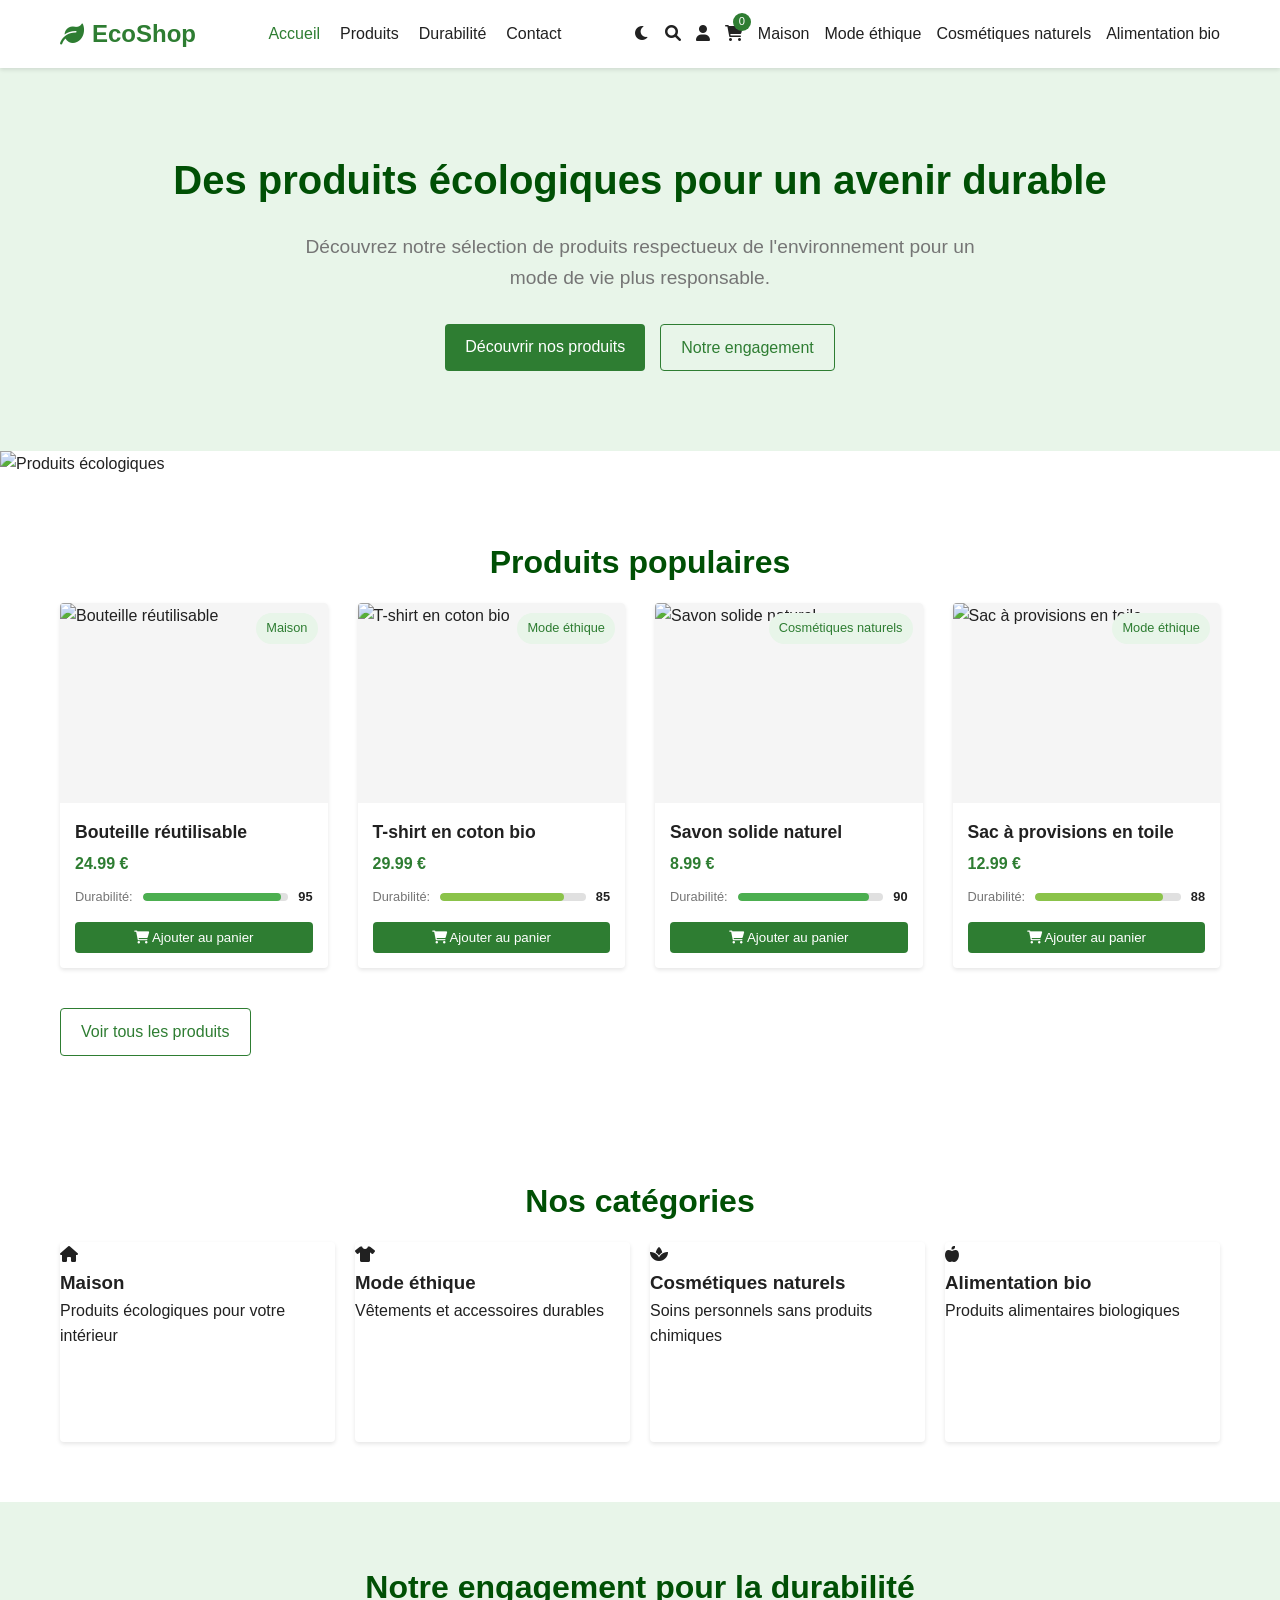
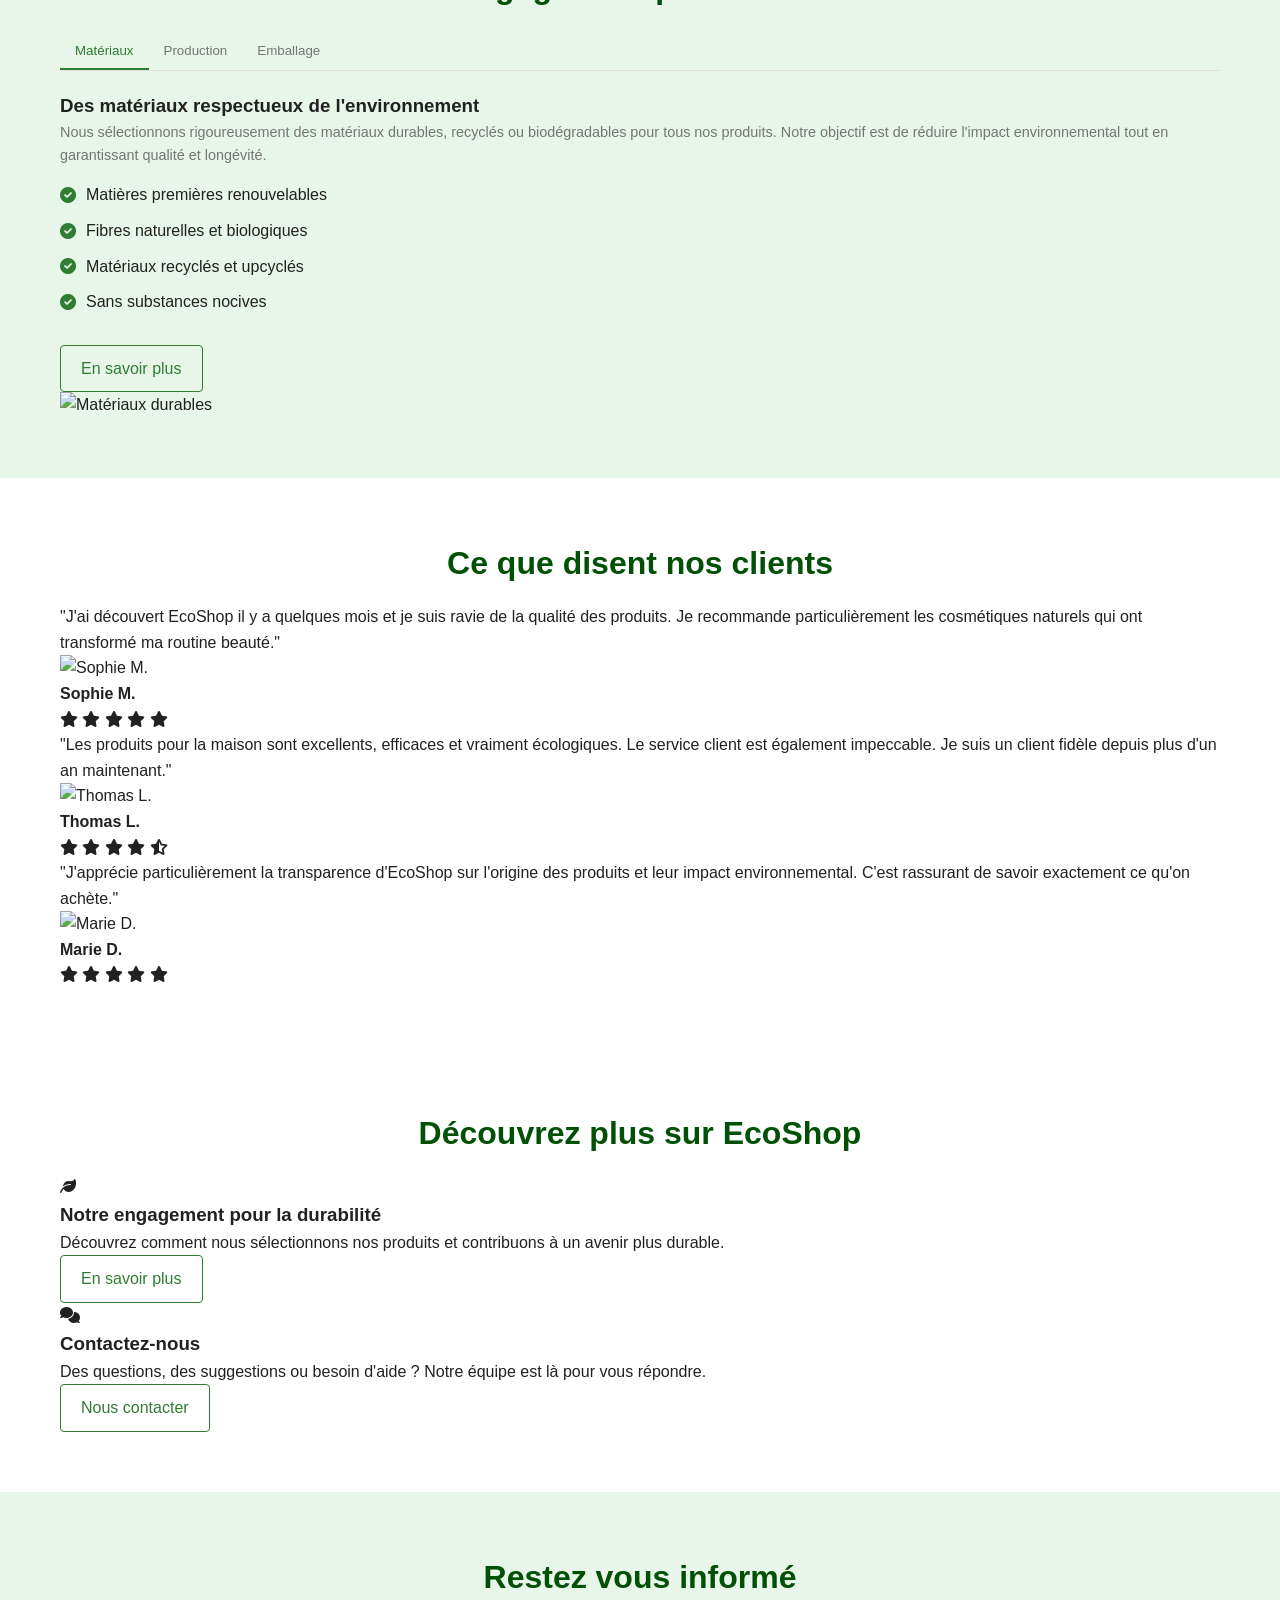
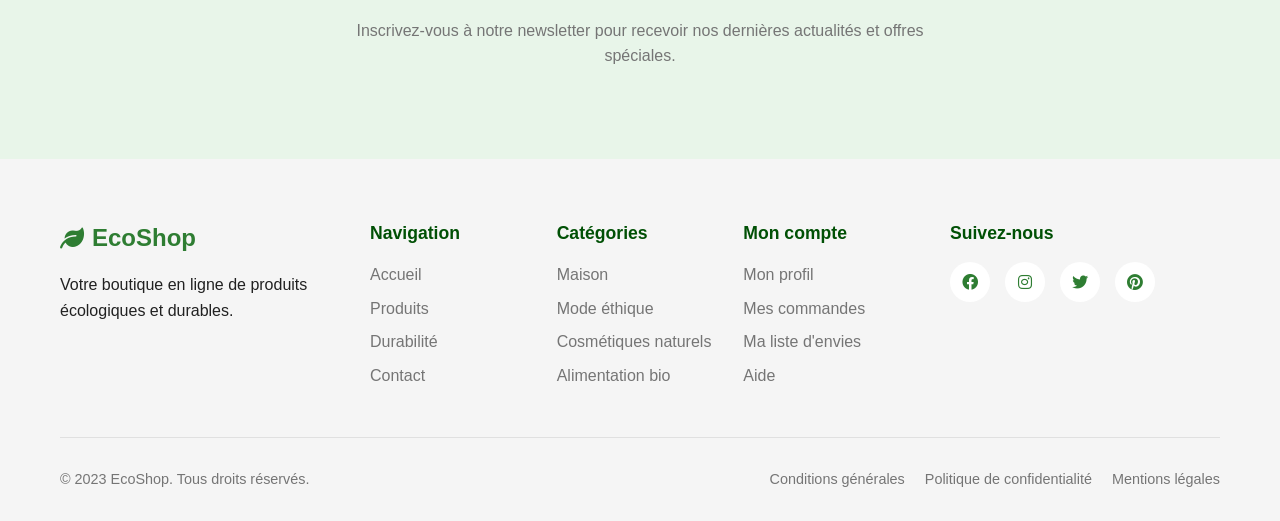
==== commit 61a9b5a7: "Add files via upload" ====
--- a/index.html
+++ b/index.html
@@ -3,432 +3,673 @@
 <head>
   <meta charset="UTF-8">
   <meta name="viewport" content="width=device-width, initial-scale=1.0">
-  <title>EcoShop - Produits écologiques</title>
+  <title>EcoShop - Produits écologiques et durables</title>
   <link rel="stylesheet" href="styles.css">
-  <link rel="stylesheet" href="https://cdnjs.cloudflare.com/ajax/libs/font-awesome/5.15.4/css/all.min.css">
+  <link rel="stylesheet" href="https://cdnjs.cloudflare.com/ajax/libs/font-awesome/6.0.0-beta3/css/all.min.css">
 </head>
 <body>
   <!-- Navigation -->
   <nav class="navbar">
-      <div class="container">
-          <a href="index.html" class="logo">
-              <i class="fas fa-leaf"></i>
-              <span>EcoShop</span>
-          </a>
-          <ul class="nav-links">
-              <li><a href="index.html" class="active">Accueil</a></li>
-              <li><a href="produits.html">Produits</a></li>
-              <li><a href="#">Durabilité</a></li>
-              <li><a href="#">Contact</a></li>
-          </ul>
-          <div class="nav-icons">
-              <a href="#" id="search-icon"><i class="fas fa-search"></i></a>
-              <a href="#" id="profile-icon"><i class="fas fa-user"></i></a>
-              <a href="#" id="cart-icon" class="cart-icon">
-                  <i class="fas fa-shopping-cart"></i>
-                  <span class="cart-count">0</span>
-              </a>
-              <button class="theme-toggle">
-                  <i class="fas fa-moon"></i>
-              </button>
-          </div>
-          <button class="menu-toggle">
-              <i class="fas fa-bars"></i>
-          </button>
-      </div>
+    <div class="container">
+      <a href="index.html" class="logo">
+        <i class="fas fa-leaf"></i> EcoShop
+      </a>
+      <ul class="nav-links">
+        <li><a href="index.html" class="active">Accueil</a></li>
+        <li><a href="produits.html">Produits</a></li>
+        <li><a href="durabilite.html">Durabilité</a></li>
+        <li><a href="contact.html">Contact</a></li>
+      </ul>
+      <div class="nav-icons">
+        <button class="theme-toggle">
+          <i class="fas fa-moon"></i>
+        </button>
+        <a href="#" id="search-icon">
+          <i class="fas fa-search"></i>
+        </a>
+        <a href="#" id="profile-icon">
+          <i class="fas fa-user"></i>
+        </a>
+        <a href="#" id="cart-icon" class="cart-icon">
+          <i class="fas fa-shopping-cart"></i>
+          <span class="cart-count">0</span>
+        </a>
+		<a href="produits.html#maison">Maison</a>
+        <a href="produits.html#mode">Mode éthique</a>
+        <a href="produits.html#cosmetiques">Cosmétiques naturels</a>
+        <a href="produits.html#alimentation">Alimentation bio</a>
+        <button class="menu-toggle">
+          <i class="fas fa-bars"></i>
+        </button>
+      </div>
+    </div>
   </nav>
 
-  <!-- Bannière principale -->
+  <!-- Hero Section -->
   <section class="hero">
-      <div class="container">
-          <h1>Des produits écologiques pour un avenir durable</h1>
-          <p>Découvrez notre sélection de produits respectueux de l'environnement</p>
-          <div class="hero-buttons">
-              <a href="produits.html" class="btn btn-primary">Voir les produits</a>
-              <a href="#" class="btn btn-outline">En savoir plus</a>
-          </div>
-      </div>
-  </section>
-
-  <!-- Produits vedettes -->
-  <section class="featured">
-      <div class="container">
-          <h2 class="section-title">Produits vedettes</h2>
-          <p class="section-subtitle">Notre sélection de produits écologiques populaires</p>
-          
-          <div class="products-grid" id="featured-products">
-              <!-- Les produits seront ajoutés dynamiquement via JavaScript -->
-          </div>
-          
-          <div class="center">
-              <a href="produits.html" class="btn btn-outline">Voir tous les produits</a>
-          </div>
-      </div>
-  </section>
-
-  <!-- Score de durabilité -->
+    <div class="container">
+      <h1>Des produits écologiques pour un avenir durable</h1>
+      <p>Découvrez notre sélection de produits respectueux de l'environnement pour un mode de vie plus responsable.</p>
+      <div class="hero-buttons">
+        <a href="produits.html" class="btn btn-primary">Découvrir nos produits</a>
+        <a href="durabilite.html" class="btn btn-outline">Notre engagement</a>
+      </div>
+    </div>
+  </section>
+   <!-- ✅ Image ajoutée ici -->
+    <div class="hero-image">
+      <img src="images/produits-ecologiques.jpg" alt="Produits écologiques" />
+    </div>
+  </section>
+
+  <!-- Featured Products -->
+  <section>
+    <div class="container">
+      <h2 class="section-title">Produits populaires</h2>
+      <div class="products-grid" id="featured-products">
+        <!-- Les produits seront chargés dynamiquement via JavaScript -->
+      </div>
+      <div class="text-center">
+        <a href="produits.html" class="btn btn-outline">Voir tous les produits</a>
+      </div>
+    </div>
+  </section>
+
+  <!-- Categories -->
+  <section class="categories">
+    <div class="container">
+      <h2 class="section-title">Nos catégories</h2>
+      <div class="categories-grid">
+        <a href="produits.html" class="category-card">
+          <div class="category-icon">
+            <i class="fas fa-home"></i>
+          </div>
+          <h3>Maison</h3>
+          <p>Produits écologiques pour votre intérieur</p>
+        </a>
+        <a href="produits.html" class="category-card">
+          <div class="category-icon">
+            <i class="fas fa-tshirt"></i>
+          </div>
+          <h3>Mode éthique</h3>
+          <p>Vêtements et accessoires durables</p>
+        </a>
+        <a href="produits.html" class="category-card">
+          <div class="category-icon">
+            <i class="fas fa-spa"></i>
+          </div>
+          <h3>Cosmétiques naturels</h3>
+          <p>Soins personnels sans produits chimiques</p>
+        </a>
+        <a href="produits.html" class="category-card">
+          <div class="category-icon">
+            <i class="fas fa-apple-alt"></i>
+          </div>
+          <h3>Alimentation bio</h3>
+          <p>Produits alimentaires biologiques</p>
+        </a>
+      </div>
+    </div>
+  </section>
+
+  <!-- Sustainability -->
   <section class="sustainability">
-      <div class="container">
-          <div class="sustainability-content">
-              <div class="sustainability-text">
-                  <h2>Notre score de durabilité</h2>
-                  <p>Nous évaluons chaque produit selon plusieurs critères environnementaux pour vous aider à faire des choix éclairés.</p>
-                  <ul class="eco-list">
-                      <li><i class="fas fa-check"></i> Empreinte carbone</li>
-                      <li><i class="fas fa-check"></i> Matériaux recyclés</li>
-                      <li><i class="fas fa-check"></i> Emballage écologique</li>
-                      <li><i class="fas fa-check"></i> Production éthique</li>
-                  </ul>
-                  <a href="#" class="btn btn-primary">En savoir plus</a>
-              </div>
-              <div class="sustainability-card">
-                  <h3>Guide de durabilité</h3>
-                  <div class="tabs">
-                      <div class="tab-buttons">
-                          <button class="tab-btn active" data-tab="materials">Matériaux</button>
-                          <button class="tab-btn" data-tab="carbon">Carbone</button>
-                          <button class="tab-btn" data-tab="packaging">Emballage</button>
-                          <button class="tab-btn" data-tab="ethics">Éthique</button>
-                      </div>
-                      <div class="tab-content">
-                          <div class="tab-panel active" id="materials">
-                              <h4>Matériaux durables</h4>
-                              <p>Nous privilégions les produits fabriqués à partir de matériaux recyclés, biodégradables ou renouvelables.</p>
-                              <div class="score-list">
-                                  <div class="score-item">
-                                      <span>Matériaux recyclés</span>
-                                      <div class="score-bar">
-                                          <div class="score-fill" style="width: 90%"></div>
-                                      </div>
-                                      <span>90%</span>
-                                  </div>
-                                  <div class="score-item">
-                                      <span>Matériaux biodégradables</span>
-                                      <div class="score-bar">
-                                          <div class="score-fill" style="width: 75%"></div>
-                                      </div>
-                                      <span>75%</span>
-                                  </div>
-                              </div>
-                          </div>
-                          <div class="tab-panel" id="carbon">
-                              <h4>Empreinte carbone</h4>
-                              <p>Nous évaluons l'empreinte carbone de chaque produit tout au long de son cycle de vie.</p>
-                              <div class="impact-scale">
-                                  <div class="impact-labels">
-                                      <span>Faible impact</span>
-                                      <span>Fort impact</span>
-                                  </div>
-                                  <div class="impact-bar"></div>
-                              </div>
-                          </div>
-                          <div class="tab-panel" id="packaging">
-                              <h4>Emballage écologique</h4>
-                              <p>Nous privilégions les produits avec un emballage minimal, recyclable ou biodégradable.</p>
-                              <div class="score-list">
-                                  <div class="score-item">
-                                      <span>Sans plastique</span>
-                                      <div class="score-bar">
-                                          <div class="score-fill" style="width: 85%"></div>
-                                      </div>
-                                      <span>85%</span>
-                                  </div>
-                              </div>
-                          </div>
-                          <div class="tab-panel" id="ethics">
-                              <h4>Production éthique</h4>
-                              <p>Nous vérifions que les produits sont fabriqués dans des conditions de travail équitables.</p>
-                              <div class="score-list">
-                                  <div class="score-item">
-                                      <span>Commerce équitable</span>
-                                      <div class="score-bar">
-                                          <div class="score-fill" style="width: 95%"></div>
-                                      </div>
-                                      <span>95%</span>
-                                  </div>
-                              </div>
-                          </div>
-                      </div>
-                  </div>
-              </div>
-          </div>
-      </div>
-  </section>
-
-  <!-- Catégories -->
-  <section class="categories">
-      <div class="container">
-          <h2 class="section-title">Nos catégories</h2>
-          <div class="categories-grid">
-              <a href="produits.html" class="category-card">
-                  <img src="https://via.placeholder.com/300" alt="Maison">
-                  <div class="category-overlay">
-                      <h3>Maison</h3>
-                  </div>
-              </a>
-              <a href="produits.html" class="category-card">
-                  <img src="https://via.placeholder.com/300" alt="Mode éthique">
-                  <div class="category-overlay">
-                      <h3>Mode éthique</h3>
-                  </div>
-              </a>
-              <a href="produits.html" class="category-card">
-                  <img src="https://via.placeholder.com/300" alt="Cosmétiques naturels">
-                  <div class="category-overlay">
-                      <h3>Cosmétiques naturels</h3>
-                  </div>
-              </a>
-              <a href="produits.html" class="category-card">
-                  <img src="https://via.placeholder.com/300" alt="Alimentation bio">
-                  <div class="category-overlay">
-                      <h3>Alimentation bio</h3>
-                  </div>
-              </a>
-          </div>
-      </div>
+    <div class="container">
+      <h2 class="section-title">Notre engagement pour la durabilité</h2>
+      <div class="tabs">
+        <div class="tab-buttons">
+          <button class="tab-btn active" data-tab="materials">Matériaux</button>
+          <button class="tab-btn" data-tab="production">Production</button>
+          <button class="tab-btn" data-tab="packaging">Emballage</button>
+        </div>
+        <div class="tab-panels">
+          <div class="tab-panel active" id="materials">
+            <div class="tab-content">
+              <div class="tab-text">
+                <h3>Des matériaux respectueux de l'environnement</h3>
+                <p>Nous sélectionnons rigoureusement des matériaux durables, recyclés ou biodégradables pour tous nos produits. Notre objectif est de réduire l'impact environnemental tout en garantissant qualité et longévité.</p>
+                <ul class="eco-list">
+                  <li><i class="fas fa-check-circle"></i> Matières premières renouvelables</li>
+                  <li><i class="fas fa-check-circle"></i> Fibres naturelles et biologiques</li>
+                  <li><i class="fas fa-check-circle"></i> Matériaux recyclés et upcyclés</li>
+                  <li><i class="fas fa-check-circle"></i> Sans substances nocives</li>
+                </ul>
+                <a href="durabilite.html" class="btn btn-outline">En savoir plus</a>
+              </div>
+              <div class="tab-image">
+                <img src="https://via.placeholder.com/500x300" alt="Matériaux durables">
+              </div>
+            </div>
+          </div>
+          <div class="tab-panel" id="production">
+            <div class="tab-content">
+              <div class="tab-text">
+                <h3>Production éthique et responsable</h3>
+                <p>Nous travaillons exclusivement avec des fabricants qui respectent des normes éthiques strictes et qui s'engagent à réduire leur impact environnemental. Nous privilégions les circuits courts et les productions locales.</p>
+                <ul class="eco-list">
+                  <li><i class="fas fa-check-circle"></i> Conditions de travail équitables</li>
+                  <li><i class="fas fa-check-circle"></i> Réduction des émissions de CO2</li>
+                  <li><i class="fas fa-check-circle"></i> Économie d'eau et d'énergie</li>
+                  <li><i class="fas fa-check-circle"></i> Traçabilité de la chaîne d'approvisionnement</li>
+                </ul>
+                <a href="durabilite.html" class="btn btn-outline">En savoir plus</a>
+              </div>
+              <div class="tab-image">
+                <img src="https://via.placeholder.com/500x300" alt="Production éthique">
+              </div>
+            </div>
+          </div>
+          <div class="tab-panel" id="packaging">
+            <div class="tab-content">
+              <div class="tab-text">
+                <h3>Emballages éco-responsables</h3>
+                <p>Nous réduisons au maximum les emballages et utilisons exclusivement des matériaux recyclés, recyclables ou compostables. Notre objectif est de tendre vers le zéro déchet.</p>
+                <ul class="eco-list">
+                  <li><i class="fas fa-check-circle"></i> Emballages minimalistes</li>
+                  <li><i class="fas fa-check-circle"></i> Papier et carton recyclés</li>
+                  <li><i class="fas fa-check-circle"></i> Alternatives au plastique</li>
+                  <li><i class="fas fa-check-circle"></i> Encres végétales</li>
+                </ul>
+                <a href="durabilite.html" class="btn btn-outline">En savoir plus</a>
+              </div>
+              <div class="tab-image">
+                <img src="https://via.placeholder.com/500x300" alt="Emballages éco-responsables">
+              </div>
+            </div>
+          </div>
+        </div>
+      </div>
+    </div>
+  </section>
+
+  <!-- Testimonials -->
+  <section class="testimonials">
+    <div class="container">
+      <h2 class="section-title">Ce que disent nos clients</h2>
+      <div class="testimonials-slider">
+        <div class="testimonial">
+          <div class="testimonial-content">
+            <p>"J'ai découvert EcoShop il y a quelques mois et je suis ravie de la qualité des produits. Je recommande particulièrement les cosmétiques naturels qui ont transformé ma routine beauté."</p>
+          </div>
+          <div class="testimonial-author">
+            <img src="https://via.placeholder.com/60x60" alt="Sophie M.">
+            <div>
+              <h4>Sophie M.</h4>
+              <div class="rating">
+                <i class="fas fa-star"></i>
+                <i class="fas fa-star"></i>
+                <i class="fas fa-star"></i>
+                <i class="fas fa-star"></i>
+                <i class="fas fa-star"></i>
+              </div>
+            </div>
+          </div>
+        </div>
+        <div class="testimonial">
+          <div class="testimonial-content">
+            <p>"Les produits pour la maison sont excellents, efficaces et vraiment écologiques. Le service client est également impeccable. Je suis un client fidèle depuis plus d'un an maintenant."</p>
+          </div>
+          <div class="testimonial-author">
+            <img src="https://via.placeholder.com/60x60" alt="Thomas L.">
+            <div>
+              <h4>Thomas L.</h4>
+              <div class="rating">
+                <i class="fas fa-star"></i>
+                <i class="fas fa-star"></i>
+                <i class="fas fa-star"></i>
+                <i class="fas fa-star"></i>
+                <i class="fas fa-star-half-alt"></i>
+              </div>
+            </div>
+          </div>
+        </div>
+        <div class="testimonial">
+          <div class="testimonial-content">
+            <p>"J'apprécie particulièrement la transparence d'EcoShop sur l'origine des produits et leur impact environnemental. C'est rassurant de savoir exactement ce qu'on achète."</p>
+          </div>
+          <div class="testimonial-author">
+            <img src="https://via.placeholder.com/60x60" alt="Marie D.">
+            <div>
+              <h4>Marie D.</h4>
+              <div class="rating">
+                <i class="fas fa-star"></i>
+                <i class="fas fa-star"></i>
+                <i class="fas fa-star"></i>
+                <i class="fas fa-star"></i>
+                <i class="fas fa-star"></i>
+              </div>
+            </div>
+          </div>
+        </div>
+      </div>
+    </div>
+  </section>
+
+  <!-- Pages Highlight Section -->
+  <section class="pages-highlight">
+    <div class="container">
+      <h2 class="section-title">Découvrez plus sur EcoShop</h2>
+      <div class="highlight-cards">
+        <div class="highlight-card">
+          <div class="highlight-icon">
+            <i class="fas fa-leaf"></i>
+          </div>
+          <h3>Notre engagement pour la durabilité</h3>
+          <p>Découvrez comment nous sélectionnons nos produits et contribuons à un avenir plus durable.</p>
+          <a href="durabilite.html" class="btn btn-outline">En savoir plus</a>
+        </div>
+        <div class="highlight-card">
+          <div class="highlight-icon">
+            <i class="fas fa-comments"></i>
+          </div>
+          <h3>Contactez-nous</h3>
+          <p>Des questions, des suggestions ou besoin d'aide ? Notre équipe est là pour vous répondre.</p>
+          <a href="contact.html" class="btn btn-outline">Nous contacter</a>
+        </div>
+      </div>
+    </div>
   </section>
 
   <!-- Newsletter -->
   <section class="newsletter">
-      <div class="container">
-          <h2>Restez informé</h2>
-          <p>Inscrivez-vous à notre newsletter pour recevoir nos dernières nouveautés et conseils écologiques</p>
-          <form class="newsletter-form">
-              <input type="email" placeholder="Votre adresse email" required>
-              <button type="submit" class="btn btn-primary">S'inscrire</button>
-          </form>
-      </div>
+    <div class="container">
+      <h2>Restez vous informé</h2>
+      <p>Inscrivez-vous à notre newsletter pour recevoir nos dernières actualités et offres spéciales.</p>
+    </div>
   </section>
 
   <!-- Footer -->
   <footer class="footer">
-      <div class="container">
-          <div class="footer-content">
-              <div class="footer-logo">
-                  <i class="fas fa-leaf"></i>
-                  <span>EcoShop</span>
-              </div>
-              <div class="footer-links">
-                  <div class="footer-column">
-                      <h3>Produits</h3>
-                      <ul>
-                          <li><a href="#">Maison</a></li>
-                          <li><a href="#">Mode éthique</a></li>
-                          <li><a href="#">Cosmétiques naturels</a></li>
-                          <li><a href="#">Alimentation bio</a></li>
-                      </ul>
-                  </div>
-                  <div class="footer-column">
-                      <h3>À propos</h3>
-                      <ul>
-                          <li><a href="#">Notre mission</a></li>
-                          <li><a href="#">Durabilité</a></li>
-                          <li><a href="#">Blog</a></li>
-                          <li><a href="#">Nous contacter</a></li>
-                      </ul>
-                  </div>
-                  <div class="footer-column">
-                      <h3>Aide</h3>
-                      <ul>
-                          <li><a href="#">FAQ</a></li>
-                          <li><a href="#">Livraison</a></li>
-                          <li><a href="#">Retours</a></li>
-                          <li><a href="#" id="footer-account">Mon compte</a></li>
-                      </ul>
-                  </div>
-              </div>
-              <div class="footer-social">
-                  <h3>Suivez-nous</h3>
-                  <div class="social-icons">
-                      <a href="#"><i class="fab fa-facebook-f"></i></a>
-                      <a href="#"><i class="fab fa-instagram"></i></a>
-                      <a href="#"><i class="fab fa-twitter"></i></a>
-                      <a href="#"><i class="fab fa-pinterest"></i></a>
-                  </div>
-              </div>
-          </div>
-          <div class="footer-bottom">
-              <p>&copy; 2023 EcoShop. Tous droits réservés.</p>
-              <div class="footer-legal">
-                  <a href="#">Mentions légales</a>
-                  <a href="#">Politique de confidentialité</a>
-                  <a href="#">Conditions d'utilisation</a>
-              </div>
-          </div>
-      </div>
+    <div class="container">
+      <div class="footer-content">
+        <div class="footer-logo-container">
+          <a href="index.html" class="footer-logo">
+            <i class="fas fa-leaf"></i> EcoShop
+          </a>
+          <p>Votre boutique en ligne de produits écologiques et durables.</p>
+        </div>
+        <div class="footer-links">
+          <div class="footer-column">
+            <h3>Navigation</h3>
+            <ul>
+              <li><a href="index.html">Accueil</a></li>
+              <li><a href="produits.html">Produits</a></li>
+              <li><a href="durabilite.html">Durabilité</a></li>
+              <li><a href="contact.html">Contact</a></li>
+            </ul>
+          </div>
+          <div class="footer-column">
+            <h3>Catégories</h3>
+            <ul>
+              <li><a href="produits.html">Maison</a></li>
+              <li><a href="produits.html">Mode éthique</a></li>
+              <li><a href="produits.html">Cosmétiques naturels</a></li>
+              <li><a href="produits.html">Alimentation bio</a></li>
+            </ul>
+          </div>
+          <div class="footer-column">
+            <h3>Mon compte</h3>
+            <ul>
+              <li><a href="#" id="footer-account">Mon profil</a></li>
+              <li><a href="#">Mes commandes</a></li>
+              <li><a href="#">Ma liste d'envies</a></li>
+              <li><a href="#">Aide</a></li>
+            </ul>
+          </div>
+        </div>
+        <div class="footer-social">
+          <h3>Suivez-nous</h3>
+          <div class="social-icons">
+            <a href="#"><i class="fab fa-facebook"></i></a>
+            <a href="#"><i class="fab fa-instagram"></i></a>
+            <a href="#"><i class="fab fa-twitter"></i></a>
+            <a href="#"><i class="fab fa-pinterest"></i></a>
+          </div>
+        </div>
+      </div>
+      <div class="footer-bottom">
+        <p>&copy; 2023 EcoShop. Tous droits réservés.</p>
+        <div class="footer-legal">
+          <a href="#">Conditions générales</a>
+          <a href="#">Politique de confidentialité</a>
+          <a href="#">Mentions légales</a>
+        </div>
+      </div>
+    </div>
   </footer>
 
   <!-- Modals -->
+  <!-- Login Modal -->
   <div class="modal" id="login-modal">
-      <div class="modal-content">
-          <span class="close-modal">&times;</span>
-          <div class="modal-tabs">
-              <button class="modal-tab active" data-tab="login">Connexion</button>
-              <button class="modal-tab" data-tab="register">Inscription</button>
-          </div>
-          <div class="modal-body">
-              <div class="modal-panel active" id="login-panel">
-                  <h2>Connexion</h2>
-                  <form id="login-form">
-                      <div class="form-group">
-                          <label for="login-email">Email</label>
-                          <input type="email" id="login-email" required>
-                      </div>
-                      <div class="form-group">
-                          <label for="login-password">Mot de passe</label>
-                          <input type="password" id="login-password" required>
-                      </div>
-                      <div class="form-group">
-                          <button type="submit" class="btn btn-primary btn-block">Se connecter</button>
-                      </div>
-                      <div class="form-footer">
-                          <a href="#" class="forgot-password">Mot de passe oublié?</a>
-                      </div>
-                  </form>
-              </div>
-              <div class="modal-panel" id="register-panel">
-                  <h2>Inscription</h2>
-                  <form id="register-form">
-                      <div class="form-group">
-                          <label for="register-name">Nom complet</label>
-                          <input type="text" id="register-name" required>
-                      </div>
-                      <div class="form-group">
-                          <label for="register-email">Email</label>
-                          <input type="email" id="register-email" required>
-                      </div>
-                      <div class="form-group">
-                          <label for="register-password">Mot de passe</label>
-                          <input type="password" id="register-password" required>
-                      </div>
-                      <div class="form-group">
-                          <label for="register-confirm">Confirmer le mot de passe</label>
-                          <input type="password" id="register-confirm" required>
-                      </div>
-                      <div class="form-group">
-                          <button type="submit" class="btn btn-primary btn-block">S'inscrire</button>
-                      </div>
-                  </form>
-              </div>
-          </div>
-      </div>
+    <div class="modal-content">
+      <span class="close-modal">&times;</span>
+      <h2>Mon compte</h2>
+      <div class="modal-tabs">
+        <button class="modal-tab active" data-tab="login">Connexion</button>
+        <button class="modal-tab" data-tab="register">Inscription</button>
+      </div>
+      <div class="modal-panel active" id="login-panel">
+        <form id="login-form">
+          <div class="form-group">
+            <label for="login-email">Email</label>
+            <input type="email" id="login-email" required>
+          </div>
+          <div class="form-group">
+            <label for="login-password">Mot de passe</label>
+            <input type="password" id="login-password" required>
+          </div>
+          <button type="submit" class="btn btn-primary btn-block">Se connecter</button>
+          <div class="form-footer">
+            <a href="#" class="forgot-password">Mot de passe oublié ?</a>
+          </div>
+        </form>
+      </div>
+      <div class="modal-panel" id="register-panel">
+        <form id="register-form">
+          <div class="form-group">
+            <label for="register-name">Nom complet</label>
+            <input type="text" id="register-name" required>
+          </div>
+          <div class="form-group">
+            <label for="register-email">Email</label>
+            <input type="email" id="register-email" required>
+          </div>
+          <div class="form-group">
+            <label for="register-password">Mot de passe</label>
+            <input type="password" id="register-password" required>
+          </div>
+          <div class="form-group">
+            <label for="register-confirm">Confirmer le mot de passe</label>
+            <input type="password" id="register-confirm" required>
+          </div>
+          <button type="submit" class="btn btn-primary btn-block">S'inscrire</button>
+        </form>
+      </div>
+    </div>
   </div>
 
+  <!-- Cart Modal -->
   <div class="modal" id="cart-modal">
-      <div class="modal-content">
-          <span class="close-modal">&times;</span>
-          <h2>Votre panier</h2>
-          <div id="cart-items">
-              <!-- Les articles du panier seront ajoutés ici -->
-          </div>
-          <div id="cart-summary">
-              <div class="cart-total">
-                  <span>Total:</span>
-                  <span id="cart-total-price">0.00 €</span>
-              </div>
-              <div class="cart-actions">
-                  <button class="btn btn-outline" id="clear-cart">Vider le panier</button>
-                  <button class="btn btn-primary" id="checkout">Commander</button>
-              </div>
-          </div>
-          <div id="cart-empty" class="hidden">
-              <p>Votre panier est vide</p>
-              <a href="produits.html" class="btn btn-outline">Voir les produits</a>
-          </div>
-      </div>
+    <div class="modal-content">
+      <span class="close-modal">&times;</span>
+      <h2>Mon panier</h2>
+      <div id="cart-empty">
+        <p>Votre panier est vide.</p>
+        <a href="produits.html" class="btn btn-outline">Découvrir nos produits</a>
+      </div>
+      <div id="cart-items"></div>
+      <div id="cart-summary" class="hidden">
+        <div class="cart-total">
+          <span>Total:</span>
+          <span id="cart-total-price">0.00 €</span>
+        </div>
+        <div class="cart-actions">
+          <button id="clear-cart" class="btn btn-outline">Vider le panier</button>
+          <button id="checkout" class="btn btn-primary">Commander</button>
+        </div>
+      </div>
+    </div>
   </div>
 
+  <!-- Profile Modal -->
   <div class="modal" id="profile-modal">
-      <div class="modal-content">
-          <span class="close-modal">&times;</span>
-          <div id="profile-logged-in" class="hidden">
-              <h2>Mon compte</h2>
-              <div class="profile-info">
-                  <div class="profile-header">
-                      <div class="profile-avatar">
-                          <i class="fas fa-user-circle"></i>
-                      </div>
-                      <div class="profile-name">
-                          <h3 id="profile-name-display">Nom d'utilisateur</h3>
-                          <p id="profile-email-display">email@exemple.com</p>
-                      </div>
-                  </div>
-                  <div class="profile-menu">
-                      <a href="#" class="profile-menu-item">
-                          <i class="fas fa-shopping-bag"></i>
-                          <span>Mes commandes</span>
-                      </a>
-                      <a href="#" class="profile-menu-item">
-                          <i class="fas fa-heart"></i>
-                          <span>Mes favoris</span>
-                      </a>
-                      <a href="#" class="profile-menu-item">
-                          <i class="fas fa-map-marker-alt"></i>
-                          <span>Mes adresses</span>
-                      </a>
-                      <a href="#" class="profile-menu-item">
-                          <i class="fas fa-cog"></i>
-                          <span>Paramètres</span>
-                      </a>
-                      <a href="#" class="profile-menu-item" id="logout-btn">
-                          <i class="fas fa-sign-out-alt"></i>
-                          <span>Déconnexion</span>
-                      </a>
-                  </div>
-              </div>
-          </div>
-          <div id="profile-logged-out">
-              <h2>Mon compte</h2>
-              <p>Connectez-vous pour accéder à votre compte</p>
-              <button class="btn btn-primary btn-block" id="profile-login-btn">Se connecter</button>
-              <p class="profile-register">Vous n'avez pas de compte? <a href="#" id="profile-register-btn">S'inscrire</a></p>
-          </div>
-      </div>
+    <div class="modal-content">
+      <span class="close-modal">&times;</span>
+      <div id="profile-logged-in" class="hidden">
+        <div class="profile-header">
+          <div class="profile-avatar">
+            <i class="fas fa-user-circle"></i>
+          </div>
+          <div class="profile-name">
+            <h3 id="profile-name-display">Nom d'utilisateur</h3>
+            <p id="profile-email-display">email@example.com</p>
+          </div>
+        </div>
+        <div class="profile-menu">
+          <a href="#" class="profile-menu-item">
+            <i class="fas fa-shopping-bag"></i>
+            <span>Mes commandes</span>
+          </a>
+          <a href="#" class="profile-menu-item">
+            <i class="fas fa-heart"></i>
+            <span>Ma liste d'envies</span>
+          </a>
+          <a href="#" class="profile-menu-item">
+            <i class="fas fa-map-marker-alt"></i>
+            <span>Mes adresses</span>
+          </a>
+          <a href="#" class="profile-menu-item">
+            <i class="fas fa-cog"></i>
+            <span>Paramètres du compte</span>
+          </a>
+          <a href="#" id="logout-btn" class="profile-menu-item">
+            <i class="fas fa-sign-out-alt"></i>
+            <span>Déconnexion</span>
+          </a>
+        </div>
+      </div>
+      <div id="profile-logged-out">
+        <h2>Mon compte</h2>
+        <p>Connectez-vous pour accéder à votre compte et gérer vos commandes.</p>
+        <button class="btn btn-primary btn-block" onclick="showLoginModal()">Se connecter</button>
+        <div class="profile-register">
+          <p>Vous n'avez pas de compte ? <a href="#" onclick="showRegisterTab()">Inscrivez-vous</a></p>
+        </div>
+      </div>
+    </div>
   </div>
 
+  <!-- Add to Cart Modal -->
   <div class="modal" id="add-to-cart-modal">
-      <div class="modal-content">
-          <span class="close-modal">&times;</span>
-          <h2>Ajouter au panier</h2>
-          <div id="add-to-cart-product-info">
-              <!-- Informations du produit à ajouter -->
-          </div>
-          <form id="add-to-cart-form">
-              <div class="form-group">
-                  <label for="product-quantity">Quantité</label>
-                  <div class="quantity-selector">
-                      <button type="button" class="quantity-btn" id="decrease-quantity">-</button>
-                      <input type="number" id="product-quantity" value="1" min="1" max="10">
-                      <button type="button" class="quantity-btn" id="increase-quantity">+</button>
-                  </div>
-              </div>
-              <div class="form-group">
-                  <label for="product-notes">Notes spéciales (optionnel)</label>
-                  <textarea id="product-notes" rows="2" placeholder="Instructions spéciales pour ce produit"></textarea>
-              </div>
-              <div class="form-group">
-                  <button type="submit" class="btn btn-primary btn-block">Ajouter au panier</button>
-              </div>
-          </form>
-      </div>
+    <div class="modal-content">
+      <span class="close-modal">&times;</span>
+      <h2>Ajouter au panier</h2>
+      <div id="add-to-cart-product-info"></div>
+      <form id="add-to-cart-form">
+        <div class="form-group">
+          <label for="product-quantity">Quantité</label>
+          <div class="quantity-selector">
+            <button type="button" id="decrease-quantity" class="quantity-btn">-</button>
+            <input type="number" id="product-quantity" value="1" min="1" max="10">
+            <button type="button" id="increase-quantity" class="quantity-btn">+</button>
+          </div>
+        </div>
+        <div class="form-group">
+          <label for="product-notes">Notes spéciales (optionnel)</label>
+          <textarea id="product-notes" rows="3"></textarea>
+        </div>
+        <button type="submit" class="btn btn-primary btn-block">Ajouter au panier</button>
+      </form>
+    </div>
   </div>
 
+  <!-- Search Overlay -->
   <div class="search-overlay" id="search-overlay">
-      <div class="search-container">
-          <div class="search-header">
-              <h2>Rechercher</h2>
-              <button class="close-search">&times;</button>
-          </div>
-          <div class="search-form">
-              <input type="text" id="search-input" placeholder="Rechercher des produits...">
-              <button id="search-button"><i class="fas fa-search"></i></button>
-          </div>
-          <div class="search-results" id="search-results">
-              <!-- Les résultats de recherche seront ajoutés ici -->
-          </div>
-      </div>
+    <div class="search-container">
+      <div class="search-header">
+        <h2>Rechercher</h2>
+        <button class="close-search">&times;</button>
+      </div>
+      <div class="search-form">
+        <input type="text" id="search-input" placeholder="Que recherchez-vous ?">
+        <button id="search-button"><i class="fas fa-search"></i></button>
+      </div>
+      <div id="search-results"></div>
+    </div>
   </div>
 
   <script src="script.js"></script>
+  <script>
+    // Fonctions pour les modals
+    window.showLoginModal = function() {
+      document.getElementById('login-modal').style.display = 'flex';
+    };
+    
+    window.showRegisterTab = function() {
+      document.getElementById('login-modal').style.display = 'flex';
+      
+      // Activer l'onglet d'inscription
+      document.querySelectorAll('.modal-tab').forEach(tab => tab.classList.remove('active'));
+      document.querySelectorAll('.modal-panel').forEach(panel => panel.classList.remove('active'));
+      
+      document.querySelector('.modal-tab[data-tab="register"]').classList.add('active');
+      document.getElementById('register-panel').classList.add('active');
+    };
+  </script>
+  <!-- Payment Modal -->
+<div id="payment-modal" class="modal">
+  <div class="modal-content payment-modal-content">
+    <span class="close-modal">&times;</span>
+    <h2>Finaliser votre commande</h2>
+    
+    <div class="payment-steps">
+      <div class="payment-step active">
+        <span class="step-number">1</span>
+        <span class="step-name">Livraison</span>
+      </div>
+      <div class="payment-step">
+        <span class="step-number">2</span>
+        <span class="step-name">Paiement</span>
+      </div>
+      <div class="payment-step">
+        <span class="step-number">3</span>
+        <span class="step-name">Confirmation</span>
+      </div>
+    </div>
+    
+    <div class="payment-panels">
+      <!-- Étape 1: Informations de livraison -->
+      <div class="payment-panel active" id="shipping-panel">
+        <h3>Adresse de livraison</h3>
+        <form id="shipping-form">
+          <div class="form-row">
+            <div class="form-group">
+              <label for="first-name">Prénom</label>
+              <input type="text" id="first-name" required>
+            </div>
+            <div class="form-group">
+              <label for="last-name">Nom</label>
+              <input type="text" id="last-name" required>
+            </div>
+          </div>
+          <div class="form-group">
+            <label for="address">Adresse</label>
+            <input type="text" id="address" required>
+          </div>
+          <div class="form-row">
+            <div class="form-group">
+              <label for="postal-code">Code postal</label>
+              <input type="text" id="postal-code" required>
+            </div>
+            <div class="form-group">
+              <label for="city">Ville</label>
+              <input type="text" id="city" required>
+            </div>
+          </div>
+          <div class="form-group">
+            <label for="country">Pays</label>
+            <select id="country" required>
+              <option value="">Sélectionnez un pays</option>
+              <option value="FR">France</option>
+              <option value="BE">Belgique</option>
+              <option value="CH">Suisse</option>
+              <option value="CA">Canada</option>
+              <option value="LU">Luxembourg</option>
+            </select>
+          </div>
+          <div class="form-group">
+            <label for="phone">Téléphone</label>
+            <input type="tel" id="phone" required>
+          </div>
+          <div class="form-actions">
+            <button type="button" class="btn btn-outline" id="cancel-payment">Annuler</button>
+            <button type="submit" class="btn btn-primary">Continuer vers le paiement</button>
+          </div>
+        </form>
+      </div>
+      
+      <!-- Étape 2: Informations de paiement -->
+      <div class="payment-panel" id="payment-info-panel">
+        <h3>Informations de paiement</h3>
+        <form id="payment-form">
+          <div class="form-group">
+            <label for="card-holder">Titulaire de la carte</label>
+            <input type="text" id="card-holder" required>
+          </div>
+          <div class="form-group">
+            <label for="card-number">Numéro de carte</label>
+            <div class="card-input-container">
+              <input type="text" id="card-number" placeholder="1234 5678 9012 3456" maxlength="19" required>
+              <div class="card-icons">
+                <i class="fab fa-cc-visa"></i>
+                <i class="fab fa-cc-mastercard"></i>
+                <i class="fab fa-cc-amex"></i>
+              </div>
+            </div>
+          </div>
+          <div class="form-row">
+            <div class="form-group">
+              <label for="expiry-date">Date d'expiration</label>
+              <input type="text" id="expiry-date" placeholder="MM/AA" maxlength="5" required>
+            </div>
+            <div class="form-group">
+              <label for="cvv">CVV</label>
+              <input type="text" id="cvv" placeholder="123" maxlength="3" required>
+            </div>
+          </div>
+          <div class="form-group">
+            <label class="checkbox-container">
+              <input type="checkbox" id="save-card">
+              <span class="checkmark"></span>
+              Sauvegarder cette carte pour mes prochains achats
+            </label>
+          </div>
+          <div class="payment-summary">
+            <h4>Récapitulatif de la commande</h4>
+            <div class="summary-row">
+              <span>Sous-total:</span>
+              <span id="payment-subtotal">0.00 €</span>
+            </div>
+            <div class="summary-row">
+              <span>Livraison:</span>
+              <span id="payment-shipping">4.99 €</span>
+            </div>
+            <div class="summary-row">
+              <span>TVA (20%):</span>
+              <span id="payment-tax">0.00 €</span>
+            </div>
+            <div class="summary-row total">
+              <span>Total:</span>
+              <span id="payment-total">0.00 €</span>
+            </div>
+          </div>
+          <div class="form-actions">
+            <button type="button" class="btn btn-outline" id="back-to-shipping">Retour</button>
+            <button type="submit" class="btn btn-primary">Confirmer le paiement</button>
+          </div>
+        </form>
+      </div>
+      
+      <!-- Étape 3: Confirmation -->
+      <div class="payment-panel" id="confirmation-panel">
+        <div class="confirmation-content">
+          <div class="confirmation-icon">
+            <i class="fas fa-check-circle"></i>
+          </div>
+          <h3>Commande confirmée !</h3>
+          <p>Merci pour votre achat. Votre commande a été traitée avec succès.</p>
+          <div class="order-details">
+            <p><strong>Numéro de commande:</strong> <span id="order-number">ECO-12345</span></p>
+            <p><strong>Date:</strong> <span id="order-date">01/01/2023</span></p>
+            <p>Un email de confirmation a été envoyé à <span id="order-email">email@example.com</span></p>
+          </div>
+          <div class="form-actions">
+            <button type="button" class="btn btn-primary" id="finish-order">Retour à la boutique</button>
+          </div>
+        </div>
+      </div>
+    </div>
+  </div>
+</div>
 </body>
 </html>
--- a/styles.css
+++ b/styles.css
@@ -1,3 +1,6 @@
+html {
+  scroll-behavior: smooth;  /* Enables smooth scrolling */
+}
 /* Variables */
 :root {
   --primary: #2e7d32;
@@ -108,7 +111,9 @@
   width: 100%;
 }
 
+/* ==================== */
 /* Navigation */
+/* ==================== */
 .navbar {
   background-color: var(--background);
   box-shadow: var(--shadow);
@@ -200,7 +205,9 @@
   color: var(--text);
 }
 
+/* ==================== */
 /* Hero section */
+/* ==================== */
 .hero {
   background-color: var(--secondary);
   padding: 80px 0;
@@ -229,7 +236,9 @@
   justify-content: center;
 }
 
+/* ==================== */
 /* Sections */
+/* ==================== */
 section {
   padding: 60px 0;
 }
@@ -256,7 +265,9 @@
   margin-top: 40px;
 }
 
+/* ==================== */
 /* Produits */
+/* ==================== */
 .products-grid {
   display: grid;
   grid-template-columns: repeat(auto-fill, minmax(250px, 1fr));
@@ -387,7 +398,9 @@
   background-color: var(--primary-dark);
 }
 
+/* ==================== */
 /* Durabilité */
+/* ==================== */
 .sustainability {
   background-color: var(--secondary);
 }
@@ -535,7 +548,9 @@
   border-radius: 4px;
 }
 
+/* ==================== */
 /* Catégories */
+/* ==================== */
 .categories-grid {
   display: grid;
   grid-template-columns: repeat(auto-fill, minmax(250px, 1fr));
@@ -582,7 +597,9 @@
   font-weight: 600;
 }
 
+/* ==================== */
 /* Newsletter */
+/* ==================== */
 .newsletter {
   background-color: var(--secondary);
   text-align: center;
@@ -612,17 +629,24 @@
 
 .newsletter-form input {
   flex-grow: 1;
-  padding: 10px 15px;
+  padding: 12px 15px;
   border: 1px solid var(--border);
   border-radius: var(--radius) 0 0 var(--radius);
   font-size: 1rem;
 }
 
 .newsletter-form button {
+  padding: 0 20px;
+  background-color: var(--primary);
+  color: white;
+  border: none;
   border-radius: 0 var(--radius) var(--radius) 0;
-}
-
+  cursor: pointer;
+}
+
+/* ==================== */
 /* Footer */
+/* ==================== */
 .footer {
   background-color: var(--background-alt);
   padding: 60px 0 30px;
@@ -727,7 +751,9 @@
   color: var(--primary);
 }
 
+/* ==================== */
 /* Modals */
+/* ==================== */
 .modal {
   display: none;
   position: fixed;
@@ -826,7 +852,9 @@
   font-size: 0.9rem;
 }
 
+/* ==================== */
 /* Formulaire d'ajout au panier */
+/* ==================== */
 .quantity-selector {
   display: flex;
   align-items: center;
@@ -885,7 +913,9 @@
   margin-bottom: 5px;
 }
 
+/* ==================== */
 /* Cart Modal */
+/* ==================== */
 #cart-items {
   margin-bottom: 20px;
   max-height: 300px;
@@ -994,7 +1024,9 @@
   color: var(--text-light);
 }
 
+/* ==================== */
 /* Profile Modal */
+/* ==================== */
 .profile-header {
   display: flex;
   align-items: center;
@@ -1051,7 +1083,9 @@
   font-weight: 500;
 }
 
+/* ==================== */
 /* Search Overlay */
+/* ==================== */
 .search-overlay {
   display: none;
   position: fixed;
@@ -1179,7 +1213,9 @@
   color: var(--text-light);
 }
 
+/* ==================== */
 /* Notifications */
+/* ==================== */
 .notification {
   position: fixed;
   bottom: 20px;
@@ -1208,16 +1244,1208 @@
   background-color: var(--success);
 }
 
+/* ==================== */
+/* Page Contact */
+/* ==================== */
+.contact-header {
+  background-color: var(--secondary);
+  padding: 60px 0;
+  text-align: center;
+}
+
+.contact-header h1 {
+  font-size: 2.5rem;
+  font-weight: 700;
+  margin-bottom: 15px;
+  color: var(--primary-dark);
+}
+
+.contact-header p {
+  font-size: 1.2rem;
+  color: var(--text-light);
+  max-width: 700px;
+  margin: 0 auto;
+}
+
+.contact-content {
+  padding: 60px 0;
+}
+
+.contact-layout {
+  display: grid;
+  grid-template-columns: 3fr 2fr;
+  gap: 40px;
+}
+
+.contact-form-container {
+  background-color: var(--background);
+  border-radius: var(--radius);
+  padding: 30px;
+  box-shadow: var(--shadow);
+}
+
+.contact-form-container h2 {
+  font-size: 1.5rem;
+  font-weight: 600;
+  margin-bottom: 25px;
+  color: var(--primary-dark);
+}
+
+.contact-form {
+  display: flex;
+  flex-direction: column;
+  gap: 20px;
+}
+
+.contact-form .form-group {
+  display: flex;
+  flex-direction: column;
+  gap: 8px;
+}
+
+.contact-form .form-group label {
+  font-weight: 500;
+  color: var(--text);
+}
+
+.contact-form .form-group input,
+.contact-form .form-group select,
+.contact-form .form-group textarea {
+  padding: 12px 15px;
+  border: 1px solid var(--border);
+  border-radius: var(--radius);
+  font-size: 1rem;
+  color: var(--text);
+  background-color: var(--background);
+}
+
+.contact-form .form-group textarea {
+  resize: vertical;
+  min-height: 120px;
+}
+
+.checkbox-group {
+  flex-direction: row;
+  align-items: center;
+  gap: 10px;
+}
+
+.checkbox-group input {
+  width: auto;
+}
+
+.contact-info {
+  display: flex;
+  flex-direction: column;
+  gap: 30px;
+}
+
+.info-card,
+.social-card {
+  background-color: var(--background);
+  border-radius: var(--radius);
+  padding: 30px;
+  box-shadow: var(--shadow);
+}
+
+.info-card h3,
+.social-card h3 {
+  font-size: 1.3rem;
+  font-weight: 600;
+  margin-bottom: 20px;
+  color: var(--primary-dark);
+}
+
+.info-list {
+  display: flex;
+  flex-direction: column;
+  gap: 20px;
+}
+
+.info-list li {
+  display: flex;
+  align-items: flex-start;
+  gap: 15px;
+}
+
+.info-list i {
+  color: var(--primary);
+  font-size: 1.2rem;
+  margin-top: 3px;
+}
+
+.info-list span {
+  font-weight: 600;
+  color: var(--text);
+  display: block;
+  margin-bottom: 5px;
+}
+
+.info-list p {
+  color: var(--text-light);
+  line-height: 1.5;
+  margin: 0;
+}
+
+.social-card p {
+  color: var(--text-light);
+  margin-bottom: 20px;
+  line-height: 1.6;
+}
+
+.social-links {
+  display: flex;
+  flex-direction: column;
+  gap: 15px;
+}
+
+.social-link {
+  display: flex;
+  align-items: center;
+  gap: 15px;
+  padding: 10px 15px;
+  border-radius: var(--radius);
+  background-color: var(--background-alt);
+  transition: var(--transition);
+}
+
+.social-link:hover {
+  background-color: var(--primary);
+  color: white;
+}
+
+.social-link i {
+  font-size: 1.2rem;
+  width: 20px;
+  text-align: center;
+}
+
+.social-link span {
+  font-weight: 500;
+}
+
+/* FAQ */
+.faq {
+  background-color: var(--background-alt);
+  padding: 60px 0;
+}
+
+.faq-container {
+  margin-top: 40px;
+  max-width: 800px;
+  margin-left: auto;
+  margin-right: auto;
+}
+
+.faq-item {
+  background-color: var(--background);
+  border-radius: var(--radius);
+  margin-bottom: 15px;
+  box-shadow: var(--shadow);
+  overflow: hidden;
+}
+
+.faq-question {
+  display: flex;
+  justify-content: space-between;
+  align-items: center;
+  padding: 20px;
+  cursor: pointer;
+}
+
+.faq-question h3 {
+  font-size: 1.1rem;
+  font-weight: 600;
+  color: var(--text);
+  margin: 0;
+}
+
+.faq-toggle {
+  background: none;
+  border: none;
+  color: var(--primary);
+  font-size: 1rem;
+  cursor: pointer;
+  transition: var(--transition);
+}
+
+.faq-toggle.active i {
+  transform: rotate(45deg);
+}
+
+.faq-answer {
+  padding: 0 20px;
+  max-height: 0;
+  overflow: hidden;
+  transition: max-height 0.3s ease, padding 0.3s ease;
+}
+
+.faq-answer.active {
+  padding: 0 20px 20px;
+  max-height: 1000px;
+}
+
+.faq-answer p {
+  color: var(--text-light);
+  line-height: 1.6;
+  margin: 0;
+}
+
+/* ==================== */
+/* Page Durabilité */
+/* ==================== */
+.sustainability-header {
+  background-color: var(--secondary);
+  padding: 60px 0;
+  text-align: center;
+}
+
+.sustainability-header h1 {
+  font-size: 2.5rem;
+  font-weight: 700;
+  margin-bottom: 15px;
+  color: var(--primary-dark);
+}
+
+.sustainability-header p {
+  font-size: 1.2rem;
+  color: var(--text-light);
+  max-width: 700px;
+  margin: 0 auto;
+}
+
+.approach {
+  padding: 60px 0;
+}
+
+.approach-content {
+  display: grid;
+  grid-template-columns: 1fr 1fr;
+  gap: 40px;
+  align-items: center;
+}
+
+.approach-text h2 {
+  font-size: 2rem;
+  font-weight: 700;
+  margin-bottom: 20px;
+  color: var(--primary-dark);
+}
+
+.approach-text p {
+  margin-bottom: 20px;
+  color: var(--text-light);
+  line-height: 1.7;
+}
+
+.approach-image img {
+  width: 100%;
+  border-radius: var(--radius);
+  box-shadow: var(--shadow);
+}
+
+.pillars {
+  background-color: var(--background-alt);
+  padding: 60px 0;
+}
+
+.pillars-grid {
+  display: grid;
+  grid-template-columns: repeat(auto-fill, minmax(250px, 1fr));
+  gap: 30px;
+  margin-top: 40px;
+}
+
+.pillar-card {
+  background-color: var(--background);
+  border-radius: var(--radius);
+  padding: 30px;
+  box-shadow: var(--shadow);
+  transition: var(--transition);
+}
+
+.pillar-card:hover {
+  transform: translateY(-5px);
+  box-shadow: 0 10px 20px rgba(0, 0, 0, 0.1);
+}
+
+.pillar-icon {
+  width: 60px;
+  height: 60px;
+  background-color: var(--secondary);
+  border-radius: 50%;
+  display: flex;
+  align-items: center;
+  justify-content: center;
+  margin-bottom: 20px;
+}
+
+.pillar-icon i {
+  font-size: 1.5rem;
+  color: var(--primary);
+}
+
+.pillar-card h3 {
+  font-size: 1.3rem;
+  font-weight: 600;
+  margin-bottom: 15px;
+  color: var(--primary-dark);
+}
+
+.pillar-card p {
+  color: var(--text-light);
+  margin-bottom: 20px;
+  line-height: 1.6;
+}
+
+.pillar-score {
+  margin-top: 15px;
+}
+
+.pillar-score .score-bar {
+  height: 8px;
+  background-color: var(--border);
+  border-radius: 4px;
+  overflow: hidden;
+  margin-bottom: 10px;
+}
+
+.pillar-score .score-fill {
+  height: 100%;
+  background-color: var(--primary);
+  border-radius: 4px;
+}
+
+.pillar-score span {
+  font-size: 0.9rem;
+  color: var(--text-light);
+}
+
+.score-calculation {
+  padding: 60px 0;
+}
+
+.score-content {
+  display: grid;
+  grid-template-columns: 1fr 1fr;
+  gap: 40px;
+  align-items: center;
+}
+
+.score-text h2 {
+  font-size: 2rem;
+  font-weight: 700;
+  margin-bottom: 20px;
+  color: var(--primary-dark);
+}
+
+.score-text p {
+  margin-bottom: 30px;
+  color: var(--text-light);
+  line-height: 1.7;
+}
+
+.score-ranges {
+  display: flex;
+  flex-direction: column;
+  gap: 15px;
+}
+
+.score-range {
+  display: flex;
+  align-items: center;
+  gap: 15px;
+}
+
+.range-color {
+  width: 30px;
+  height: 30px;
+  border-radius: 50%;
+}
+
+.range-color.excellent {
+  background-color: var(--success);
+}
+
+.range-color.good {
+  background-color: #8bc34a;
+}
+
+.range-color.average {
+  background-color: var(--warning);
+}
+
+.range-color.poor {
+  background-color: var(--error);
+}
+
+.range-info h4 {
+  font-size: 1.1rem;
+  font-weight: 600;
+  margin-bottom: 5px;
+  color: var(--text);
+}
+
+.range-info p {
+  font-size: 0.9rem;
+  color: var(--text-light);
+  margin-bottom: 0;
+}
+
+.score-chart {
+  background-color: var(--background-alt);
+  border-radius: var(--radius);
+  padding: 30px;
+  box-shadow: var(--shadow);
+}
+
+.chart-container {
+  width: 100%;
+}
+
+.chart-title {
+  font-size: 1.1rem;
+  font-weight: 600;
+  margin-bottom: 20px;
+  text-align: center;
+  color: var(--primary-dark);
+}
+
+.chart-bars {
+  display: flex;
+  justify-content: space-between;
+  align-items: flex-end;
+  height: 200px;
+}
+
+.chart-bar {
+  width: 22%;
+  display: flex;
+  flex-direction: column;
+  align-items: center;
+}
+
+.bar-fill {
+  width: 100%;
+  background-color: var(--primary);
+  border-radius: 4px 4px 0 0;
+}
+
+.bar-fill.excellent {
+  background-color: var(--success);
+}
+
+.bar-fill.good {
+  background-color: #8bc34a;
+}
+
+.bar-fill.average {
+  background-color: var(--warning);
+}
+
+.bar-fill.poor {
+  background-color: var(--error);
+}
+
+.bar-label {
+  margin-top: 10px;
+  font-size: 0.9rem;
+  color: var(--text-light);
+}
+
+.bar-value {
+  font-weight: 600;
+  color: var(--text);
+}
+
+.partners {
+  background-color: var(--background-alt);
+  padding: 60px 0;
+}
+
+.partners-grid {
+  display: grid;
+  grid-template-columns: repeat(auto-fill, minmax(220px, 1fr));
+  gap: 30px;
+  margin-top: 40px;
+}
+
+.partner-card {
+  background-color: var(--background);
+  border-radius: var(--radius);
+  padding: 30px;
+  box-shadow: var(--shadow);
+  text-align: center;
+  transition: var(--transition);
+}
+
+.partner-card:hover {
+  transform: translateY(-5px);
+  box-shadow: 0 10px 20px rgba(0, 0, 0, 0.1);
+}
+
+.partner-card img {
+  width: 80px;
+  height: 80px;
+  margin: 0 auto 20px;
+  border-radius: 50%;
+  object-fit: cover;
+}
+
+.partner-card h3 {
+  font-size: 1.2rem;
+  font-weight: 600;
+  margin-bottom: 10px;
+  color: var(--primary-dark);
+}
+
+.partner-card p {
+  font-size: 0.9rem;
+  color: var(--text-light);
+}
+
+.commitments {
+  padding: 60px 0;
+}
+
+.commitments-timeline {
+  margin-top: 40px;
+  position: relative;
+}
+
+.commitments-timeline::before {
+  content: '';
+  position: absolute;
+  top: 0;
+  bottom: 0;
+  left: 50%;
+  width: 2px;
+  background-color: var(--border);
+  transform: translateX(-50%);
+}
+
+.timeline-item {
+  display: flex;
+  margin-bottom: 40px;
+  position: relative;
+}
+
+.timeline-item:last-child {
+  margin-bottom: 0;
+}
+
+.timeline-date {
+  width: 120px;
+  text-align: right;
+  padding-right: 30px;
+  font-weight: 700;
+  font-size: 1.2rem;
+  color: var(--primary);
+}
+
+.timeline-content {
+  flex-grow: 1;
+  background-color: var(--background);
+  border-radius: var(--radius);
+  padding: 20px;
+  box-shadow: var(--shadow);
+  margin-left: 30px;
+  position: relative;
+}
+
+.timeline-content::before {
+  content: '';
+  position: absolute;
+  top: 20px;
+  left: -36px;
+  width: 12px;
+  height: 12px;
+  border-radius: 50%;
+  background-color: var(--primary);
+  border: 4px solid var(--background);
+}
+
+.timeline-content h3 {
+  font-size: 1.2rem;
+  font-weight: 600;
+  margin-bottom: 10px;
+  color: var(--primary-dark);
+}
+
+.timeline-content p {
+  color: var(--text-light);
+}
+
+/* ==================== */
+/* Page Panier */
+/* ==================== */
+.cart-header {
+  background-color: var(--secondary);
+  padding: 60px 0;
+  text-align: center;
+}
+
+.cart-header h1 {
+  font-size: 2.5rem;
+  font-weight: 700;
+  margin-bottom: 15px;
+  color: var(--primary-dark);
+}
+
+.cart-header p {
+  font-size: 1.2rem;
+  color: var(--text-light);
+  max-width: 700px;
+  margin: 0 auto;
+}
+
+.cart-content {
+  padding: 60px 0;
+}
+
+.cart-layout {
+  display: grid;
+  grid-template-columns: 2fr 1fr;
+  gap: 30px;
+}
+
+.cart-items {
+  background-color: var(--background);
+  border-radius: var(--radius);
+  padding: 30px;
+  box-shadow: var(--shadow);
+}
+
+.cart-item {
+  display: flex;
+  align-items: center;
+  padding: 20px 0;
+  border-bottom: 1px solid var(--border);
+}
+
+.cart-item:last-child {
+  border-bottom: none;
+}
+
+.item-image {
+  width: 100px;
+  height: 100px;
+  border-radius: var(--radius);
+  overflow: hidden;
+  margin-right: 20px;
+}
+
+.item-image img {
+  width: 100%;
+  height: 100%;
+  object-fit: cover;
+}
+
+.item-details {
+  flex-grow: 1;
+}
+
+.item-name {
+  font-size: 1.1rem;
+  font-weight: 600;
+  margin-bottom: 5px;
+  color: var(--text);
+}
+
+.item-category {
+  font-size: 0.9rem;
+  color: var(--text-light);
+  margin-bottom: 10px;
+}
+
+.item-sustainability {
+  display: flex;
+  align-items: center;
+  margin-bottom: 10px;
+}
+
+.item-sustainability span {
+  font-size: 0.8rem;
+  color: var(--text-light);
+  margin-right: 10px;
+}
+
+.item-sustainability .score-bar {
+  width: 100px;
+  height: 6px;
+  background-color: var(--border);
+  border-radius: 3px;
+  overflow: hidden;
+  margin-right: 10px;
+}
+
+.item-sustainability .score-fill {
+  height: 100%;
+  border-radius: 3px;
+}
+
+.item-sustainability .score-value {
+  font-size: 0.8rem;
+  font-weight: 600;
+  color: var(--text);
+}
+
+.item-price {
+  font-weight: 600;
+  color: var(--primary);
+}
+
+.item-quantity {
+  display: flex;
+  align-items: center;
+  margin: 0 20px;
+}
+
+.quantity-btn {
+  width: 30px;
+  height: 30px;
+  display: flex;
+  align-items: center;
+  justify-content: center;
+  background-color: var(--background-alt);
+  border: none;
+  border-radius: var(--radius);
+  cursor: pointer;
+  font-size: 0.9rem;
+  color: var(--text);
+}
+
+.quantity-value {
+  width: 40px;
+  text-align: center;
+  font-weight: 600;
+  margin: 0 10px;
+}
+
+.item-total {
+  font-weight: 700;
+  color: var(--primary);
+  margin-right: 20px;
+}
+
+.item-remove {
+  background: none;
+  border: none;
+  color: var(--text-light);
+  cursor: pointer;
+  transition: var(--transition);
+}
+
+.item-remove:hover {
+  color: var(--error);
+}
+
+.empty-cart {
+  text-align: center;
+  padding: 40px 0;
+}
+
+.empty-cart i {
+  font-size: 3rem;
+  color: var(--text-lighter);
+  margin-bottom: 20px;
+}
+
+.empty-cart h3 {
+  font-size: 1.5rem;
+  font-weight: 600;
+  margin-bottom: 10px;
+  color: var(--text);
+}
+
+.empty-cart p {
+  color: var(--text-light);
+  margin-bottom: 20px;
+  max-width: 400px;
+  margin-left: auto;
+  margin-right: auto;
+}
+
+.cart-summary {
+  background-color: var(--background);
+  border-radius: var(--radius);
+  padding: 30px;
+  box-shadow: var(--shadow);
+  height: fit-content;
+}
+
+.cart-summary h2 {
+  font-size: 1.5rem;
+  font-weight: 600;
+  margin-bottom: 20px;
+  color: var(--primary-dark);
+}
+
+.summary-details {
+  margin-bottom: 30px;
+}
+
+.summary-row {
+  display: flex;
+  justify-content: space-between;
+  padding: 10px 0;
+  border-bottom: 1px solid var(--border);
+}
+
+.summary-row:last-child {
+  border-bottom: none;
+}
+
+.summary-row.total {
+  font-weight: 700;
+  font-size: 1.2rem;
+  color: var(--primary);
+  padding-top: 15px;
+  margin-top: 5px;
+  border-top: 2px solid var(--border);
+}
+
+.promo-code {
+  margin-bottom: 30px;
+}
+
+.promo-code h3 {
+  font-size: 1.1rem;
+  font-weight: 600;
+  margin-bottom: 15px;
+  color: var(--text);
+}
+
+.promo-form {
+  display: flex;
+  gap: 10px;
+}
+
+.promo-form input {
+  flex-grow: 1;
+  padding: 10px 15px;
+  border: 1px solid var(--border);
+  border-radius: var(--radius);
+  font-size: 0.9rem;
+}
+
+.eco-impact {
+  margin-bottom: 30px;
+  background-color: var(--background-alt);
+  border-radius: var(--radius);
+  padding: 20px;
+}
+
+.eco-impact h3 {
+  font-size: 1.1rem;
+  font-weight: 600;
+  margin-bottom: 15px;
+  color: var(--text);
+}
+
+.impact-details {
+  display: flex;
+  flex-direction: column;
+  gap: 15px;
+}
+
+.impact-item {
+  display: flex;
+  align-items: flex-start;
+  gap: 15px;
+}
+
+.impact-item i {
+  color: var(--primary);
+  font-size: 1.2rem;
+  margin-top: 3px;
+}
+
+.impact-item span {
+  font-weight: 600;
+  color: var(--text);
+  display: block;
+  margin-bottom: 5px;
+  font-size: 0.9rem;
+}
+
+.impact-item p {
+  color: var(--text-light);
+  font-size: 0.9rem;
+  margin: 0;
+}
+
+.impact-item .score-bar {
+  width: 100%;
+  height: 8px;
+  background-color: var(--border);
+  border-radius: 4px;
+  overflow: hidden;
+  margin-bottom: 5px;
+}
+
+.impact-item .score-fill {
+  height: 100%;
+  background-color: var(--primary);
+  border-radius: 4px;
+}
+
+.checkout-btn {
+  width: 100%;
+  padding: 15px;
+  font-size: 1.1rem;
+}
+
+.checkout-btn:disabled {
+  opacity: 0.5;
+  cursor: not-allowed;
+}
+
+.recommended-products {
+  background-color: var(--background-alt);
+  padding: 60px 0;
+}
+
+/* ==================== */
+/* Page Produits */
+/* ==================== */
+.page-header {
+  background-color: var(--secondary);
+  padding: 40px 0;
+  text-align: center;
+}
+
+.page-header h1 {
+  font-size: 2rem;
+  font-weight: 700;
+  margin-bottom: 10px;
+  color: var(--primary-dark);
+}
+
+.page-header p {
+  color: var(--text-light);
+  max-width: 700px;
+  margin: 0 auto;
+}
+
+.products-section {
+  padding: 40px 0;
+}
+
+.products-layout {
+  display: grid;
+  grid-template-columns: 250px 1fr;
+  gap: 30px;
+}
+
+.filters-sidebar {
+  background-color: var(--background);
+  border-radius: var(--radius);
+  padding: 20px;
+  box-shadow: var(--shadow);
+  height: fit-content;
+}
+
+.filters-sidebar h3 {
+  font-size: 1.2rem;
+  font-weight: 600;
+  margin-bottom: 20px;
+  color: var(--primary-dark);
+}
+
+.filter-group {
+  margin-bottom: 20px;
+  border-bottom: 1px solid var(--border);
+  padding-bottom: 20px;
+}
+
+.filter-group:last-child {
+  border-bottom: none;
+  margin-bottom: 0;
+  padding-bottom: 0;
+}
+
+.filter-group h4 {
+  font-size: 1rem;
+  font-weight: 600;
+  margin-bottom: 15px;
+  color: var(--text);
+}
+
+.filter-options {
+  display: flex;
+  flex-direction: column;
+  gap: 10px;
+}
+
+.filter-option {
+  display: flex;
+  align-items: center;
+  cursor: pointer;
+}
+
+.filter-option input {
+  margin-right: 10px;
+}
+
+.filter-option span {
+  color: var(--text-light);
+  font-size: 0.9rem;
+}
+
+.price-range {
+  margin-top: 10px;
+}
+
+.price-slider {
+  width: 100%;
+  margin-bottom: 10px;
+}
+
+.price-value {
+  font-size: 0.9rem;
+  color: var(--text-light);
+}
+
+.filter-actions {
+  display: flex;
+  gap: 10px;
+  margin-top: 20px;
+}
+
+.products-main {
+  background-color: var(--background);
+  border-radius: var(--radius);
+  padding: 20px;
+  box-shadow: var(--shadow);
+}
+
+.products-header {
+  display: flex;
+  justify-content: space-between;
+  align-items: center;
+  margin-bottom: 20px;
+  padding-bottom: 15px;
+  border-bottom: 1px solid var(--border);
+}
+
+.products-count {
+  color: var(--text-light);
+  font-size: 0.9rem;
+}
+
+.products-count span {
+  font-weight: 600;
+  color: var(--text);
+}
+
+.products-sort {
+  display: flex;
+  align-items: center;
+  gap: 10px;
+}
+
+.products-sort label {
+  color: var(--text-light);
+  font-size: 0.9rem;
+}
+
+.products-sort select {
+  padding: 5px 10px;
+  border: 1px solid var(--border);
+  border-radius: var(--radius);
+  font-size: 0.9rem;
+  color: var(--text);
+  background-color: var(--background);
+}
+
+.product-categories {
+  display: flex;
+  flex-direction: column;
+  gap: 40px;
+}
+
+.category-section {
+  margin-bottom: 20px;
+}
+
+.category-title {
+  font-size: 1.5rem;
+  font-weight: 600;
+  margin-bottom: 20px;
+  color: var(--primary-dark);
+  border-bottom: 2px solid var(--primary-light);
+  padding-bottom: 10px;
+}
+
+.category-footer {
+  display: flex;
+  justify-content: center;
+  margin-top: 20px;
+}
+
+/* ==================== */
 /* Responsive */
+/* ==================== */
 @media (max-width: 992px) {
-  .sustainability-content {
+  .sustainability-content,
+  .approach-content,
+  .score-content {
     grid-template-columns: 1fr;
+  }
+
+  .approach-image {
+    order: -1;
+  }
+
+  .commitments-timeline::before {
+    left: 20px;
+  }
+
+  .timeline-item {
+    flex-direction: column;
+  }
+
+  .timeline-date {
+    width: auto;
+    text-align: left;
+    padding-right: 0;
+    padding-left: 50px;
+    margin-bottom: 10px;
+  }
+
+  .timeline-content {
+    margin-left: 50px;
+  }
+
+  .timeline-content::before {
+    left: -36px;
   }
 
   .footer-content {
     grid-template-columns: 1fr;
     gap: 30px;
   }
+
+  .products-layout {
+    grid-template-columns: 1fr;
+  }
+
+  .filters-sidebar {
+    display: none;
+  }
+
+  .cart-layout {
+    grid-template-columns: 1fr;
+  }
+
+  .cart-summary {
+    order: -1;
+  }
+
+  .contact-layout {
+    grid-template-columns: 1fr;
+  }
 }
 
 @media (max-width: 768px) {
@@ -1259,13 +2487,57 @@
     margin: 20px;
     padding: 20px;
   }
+
+  .sustainability-header h1,
+  .contact-header h1,
+  .cart-header h1 {
+    font-size: 2rem;
+  }
+
+  .pillars-grid,
+  .partners-grid {
+    grid-template-columns: 1fr;
+  }
+
+  .cart-item {
+    flex-wrap: wrap;
+  }
+
+  .item-image {
+    width: 80px;
+    height: 80px;
+  }
+
+  .item-quantity {
+    margin: 15px 0;
+  }
+
+  .item-total {
+    margin-right: 0;
+    margin-left: auto;
+  }
+
+  .item-remove {
+    position: absolute;
+    top: 20px;
+    right: 20px;
+  }
+
+  .products-header {
+    flex-direction: column;
+    align-items: flex-start;
+    gap: 10px;
+  }
+
+  .contact-form-container,
+  .info-card,
+  .social-card {
+    padding: 20px;
+  }
 }
 
 @media (max-width: 576px) {
-  .products-grid {
-    grid-template-columns: 1fr;
-  }
-
+  .products-grid,
   .categories-grid {
     grid-template-columns: 1fr;
   }
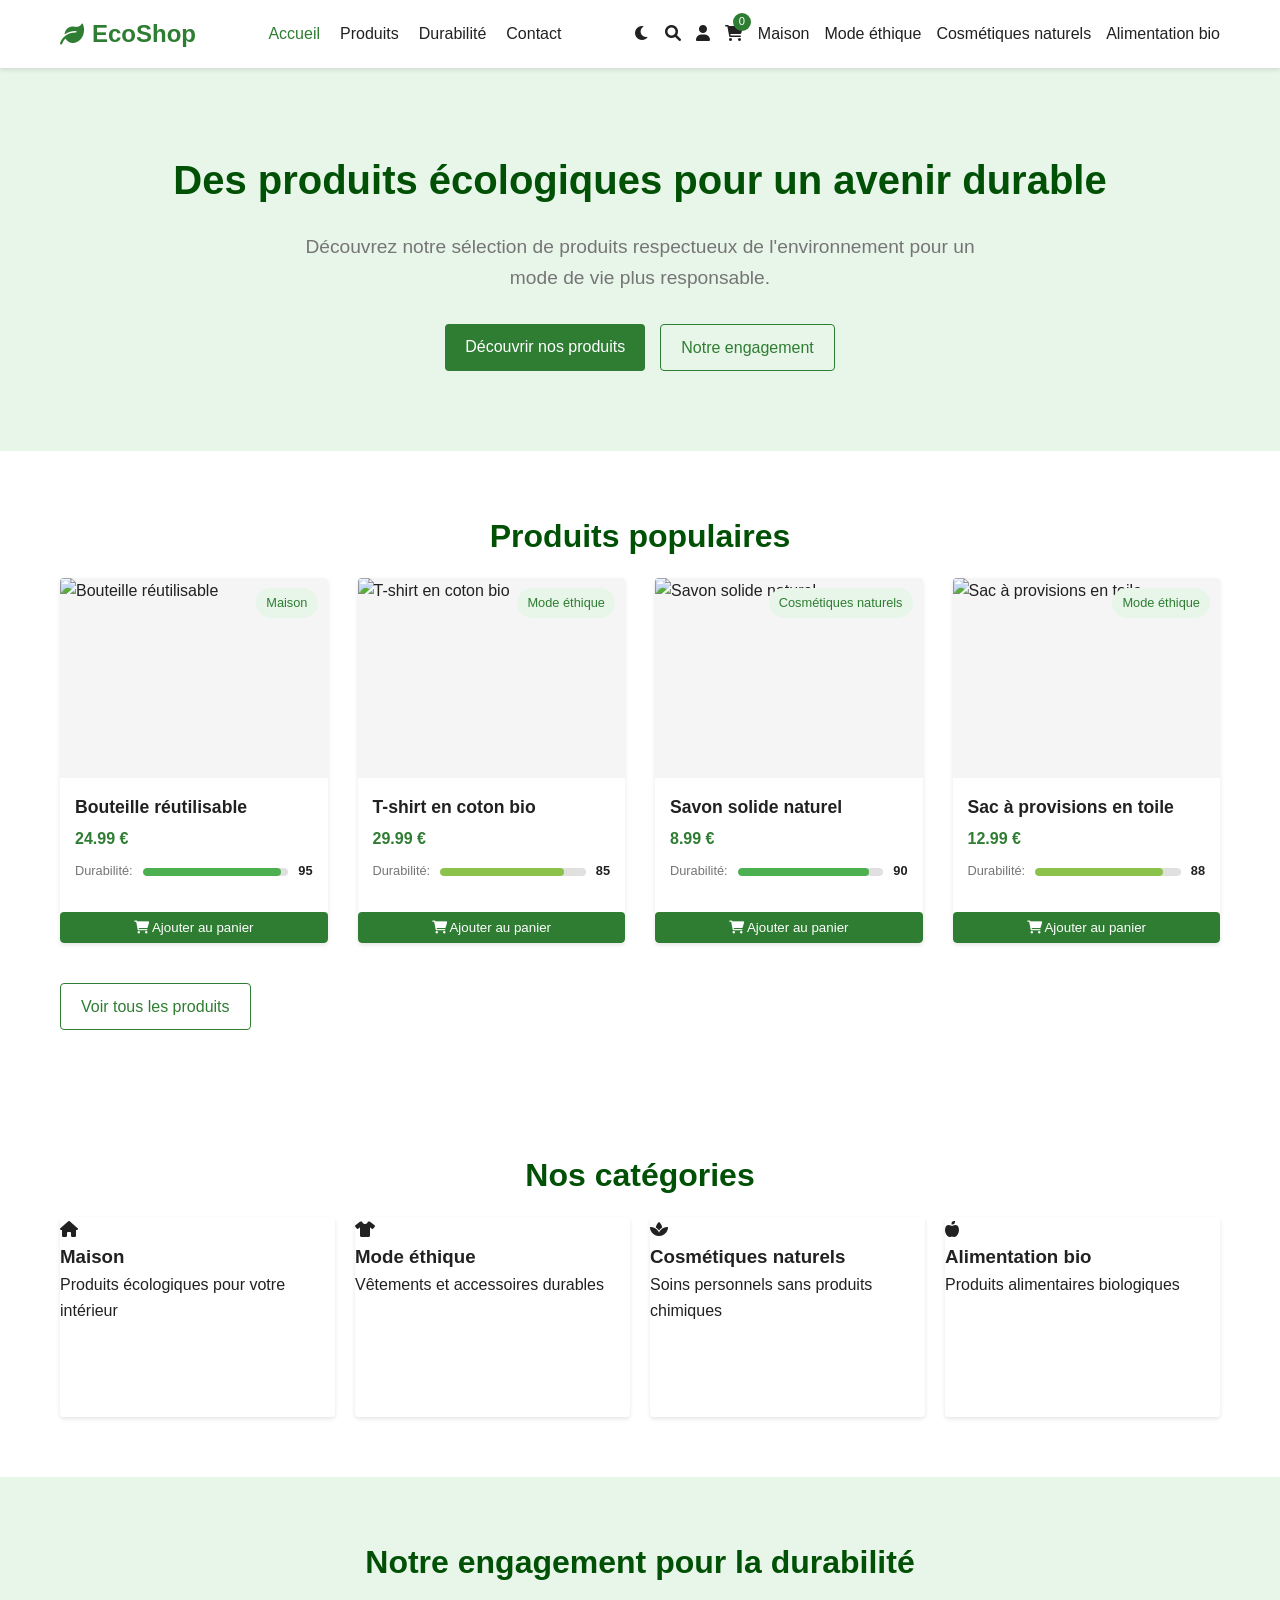
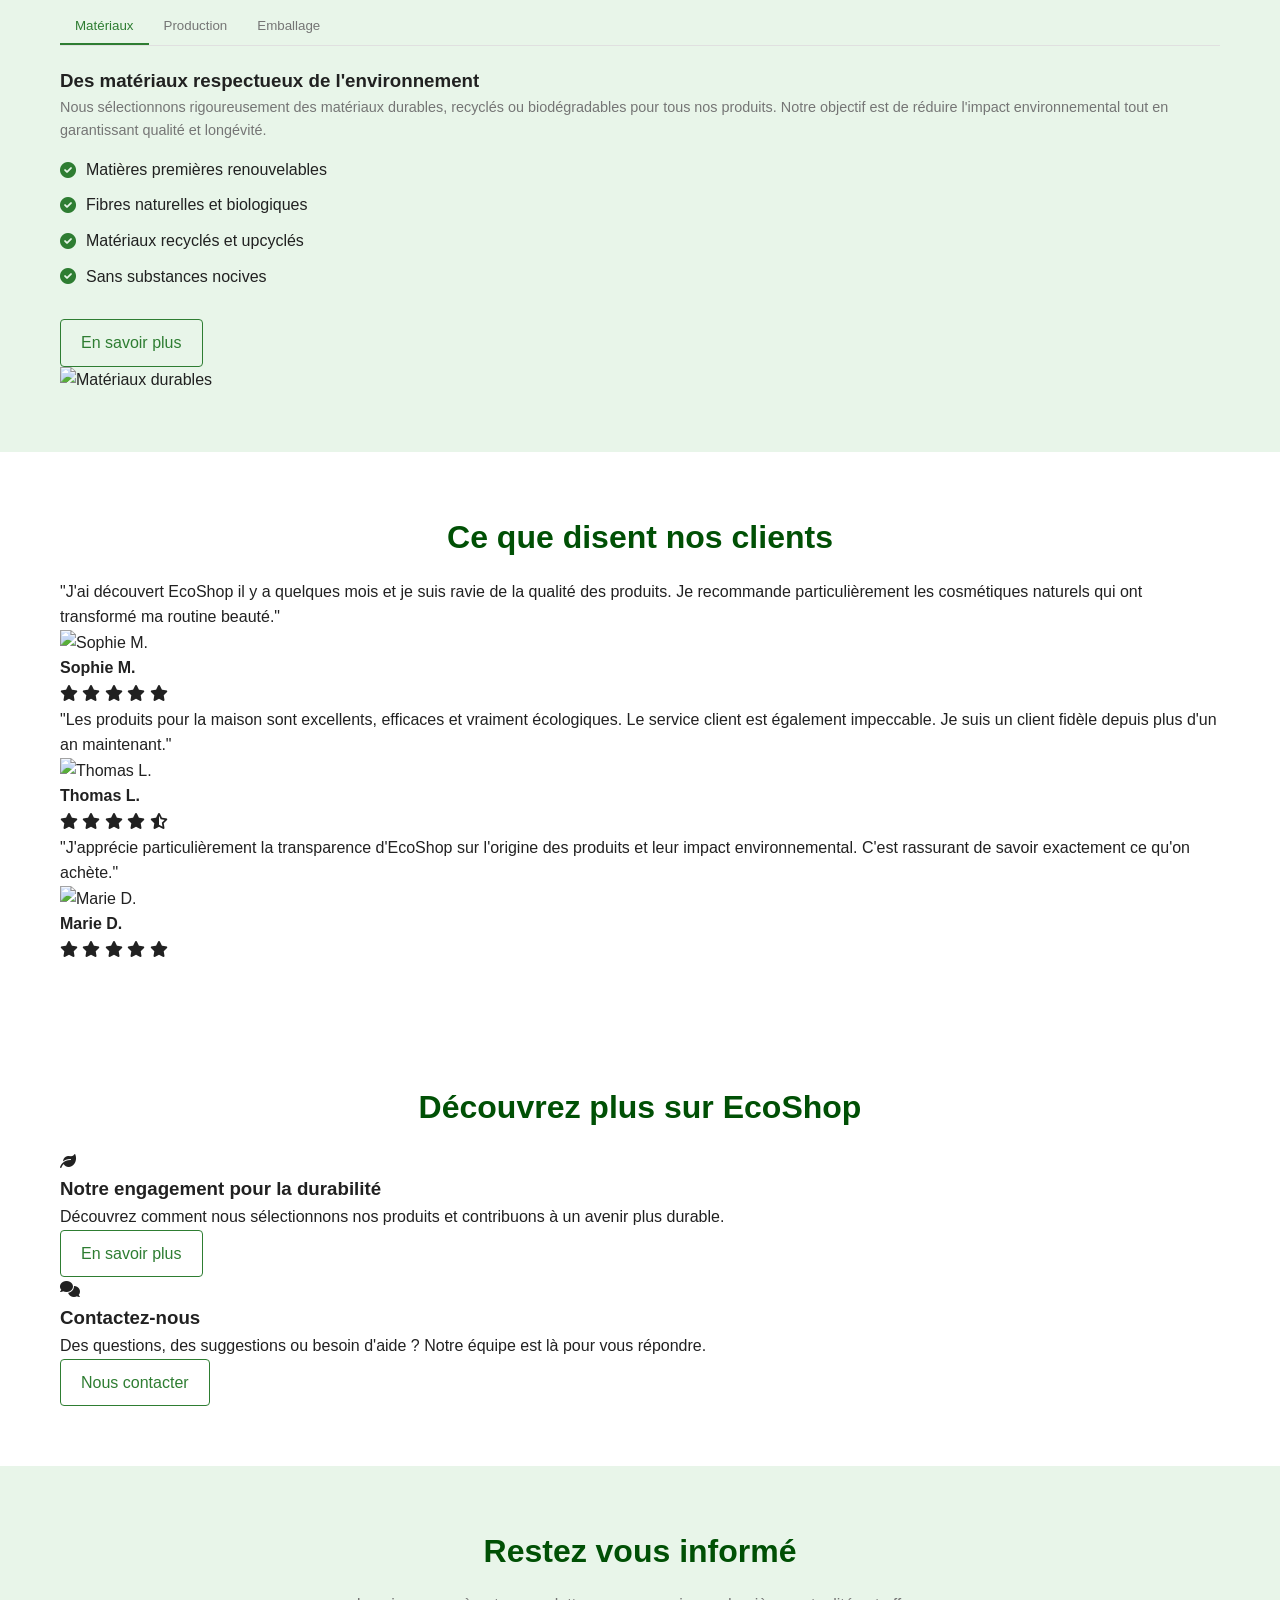
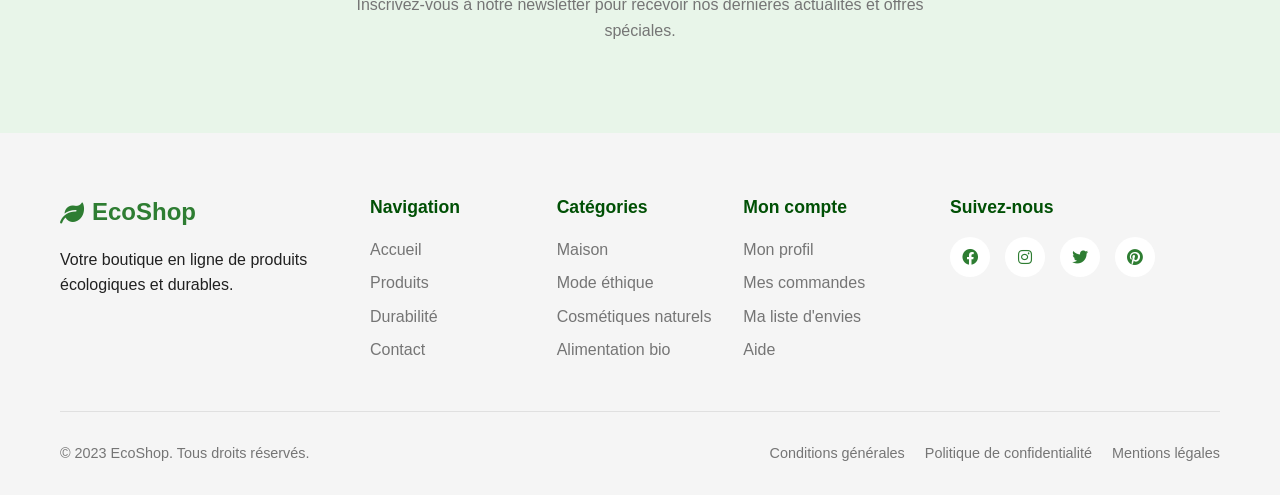
==== commit a6b5578f: "Add files via upload" ====
--- a/index.html
+++ b/index.html
@@ -56,11 +56,6 @@
       </div>
     </div>
   </section>
-   <!-- ✅ Image ajoutée ici -->
-    <div class="hero-image">
-      <img src="images/produits-ecologiques.jpg" alt="Produits écologiques" />
-    </div>
-  </section>
 
   <!-- Featured Products -->
   <section>
--- a/styles.css
+++ b/styles.css
@@ -1,5 +1,5 @@
 html {
-  scroll-behavior: smooth;  /* Enables smooth scrolling */
+  scroll-behavior: smooth; /* Enables smooth scrolling */
 }
 /* Variables */
 :root {
@@ -275,17 +275,24 @@
   margin-bottom: 40px;
 }
 
+/* Add styles for the product link to make the entire card clickable except the button */
+.product-link {
+  display: block;
+  text-decoration: none;
+  color: inherit;
+}
+
 .product-card {
   background-color: var(--background);
   border-radius: var(--radius);
   overflow: hidden;
   box-shadow: var(--shadow);
-  transition: var(--transition);
+  transition: transform 0.3s ease, box-shadow 0.3s ease;
 }
 
 .product-card:hover {
   transform: translateY(-5px);
-  box-shadow: 0 5px 15px rgba(0, 0, 0, 0.1);
+  box-shadow: 0 10px 20px rgba(0, 0, 0, 0.1);
 }
 
 .product-image {
@@ -833,7 +840,7 @@
   color: var(--text);
 }
 
-.form-group input, 
+.form-group input,
 .form-group textarea {
   width: 100%;
   padding: 10px;
@@ -1814,7 +1821,7 @@
 }
 
 .commitments-timeline::before {
-  content: '';
+  content: "";
   position: absolute;
   top: 0;
   bottom: 0;
@@ -1854,7 +1861,7 @@
 }
 
 .timeline-content::before {
-  content: '';
+  content: "";
   position: absolute;
   top: 20px;
   left: -36px;
@@ -2561,4 +2568,4 @@
 /* Utility Classes */
 .hidden {
   display: none;
-}+}
